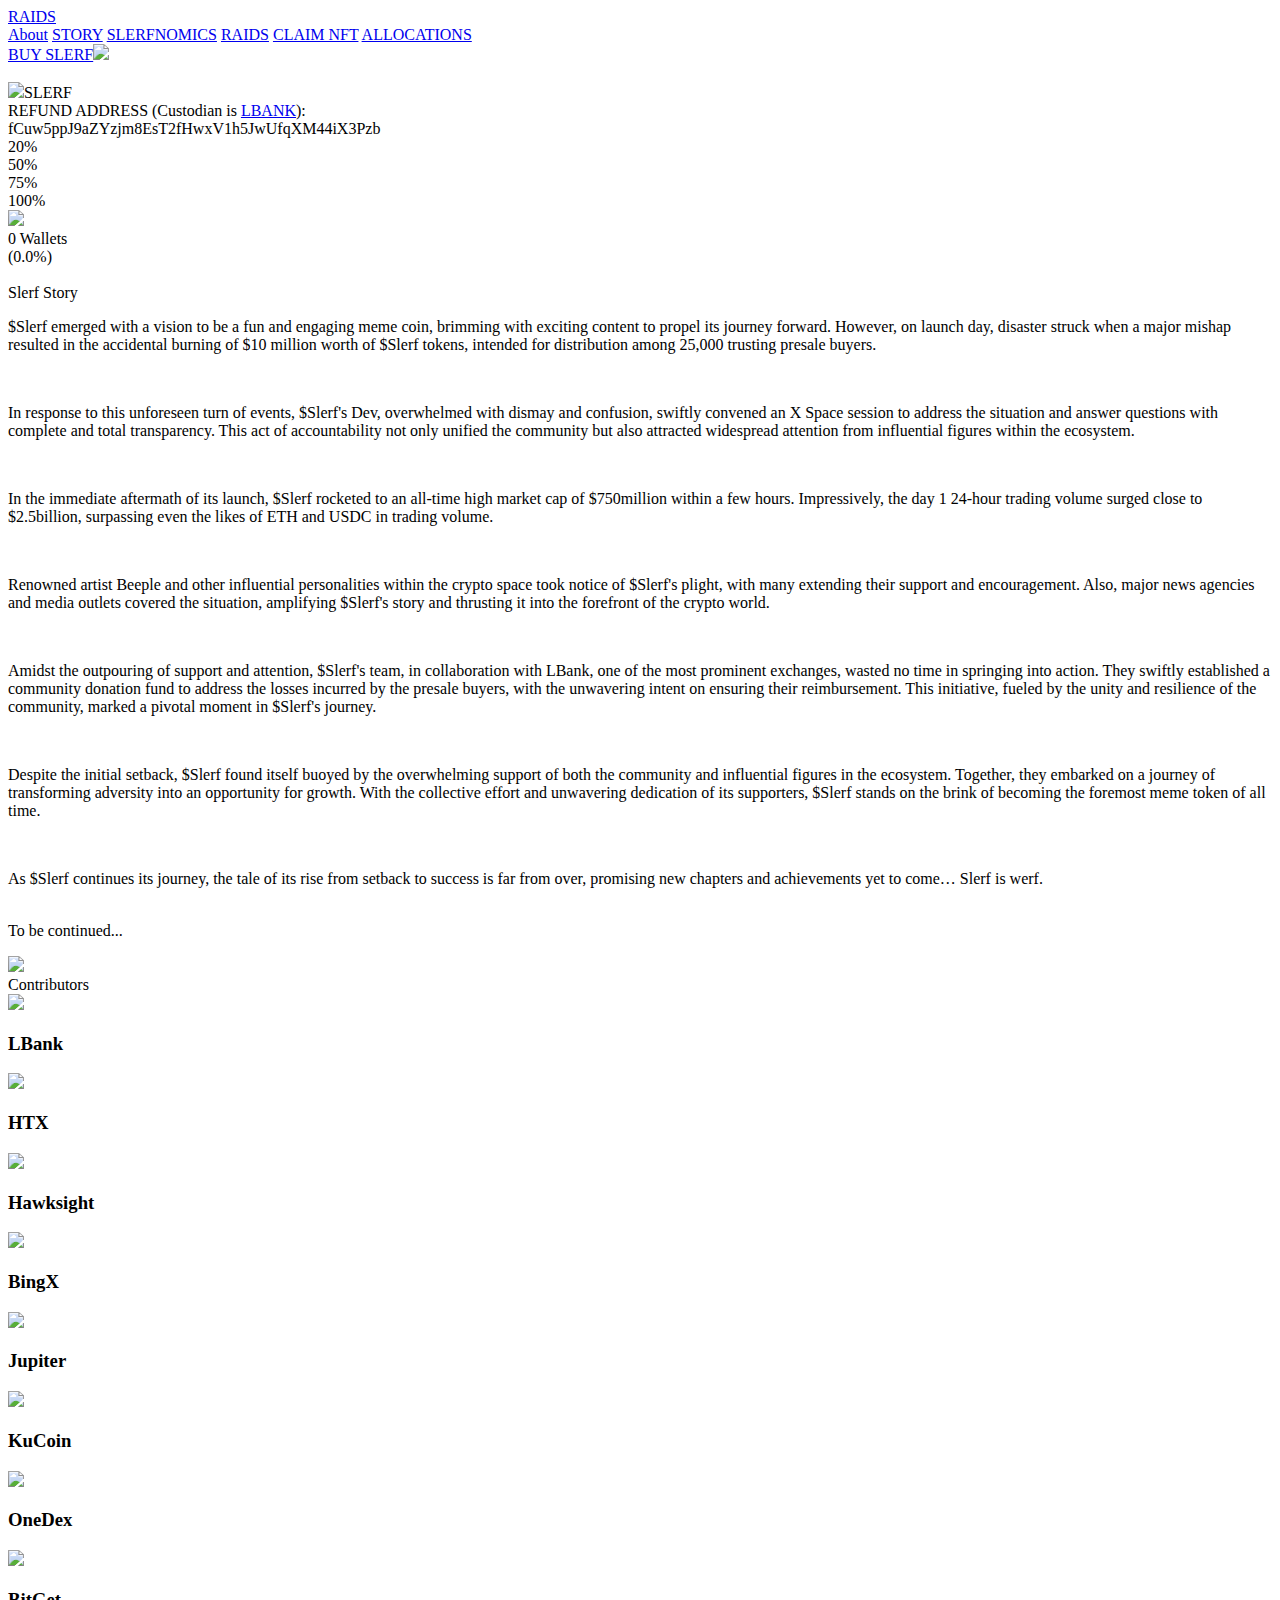
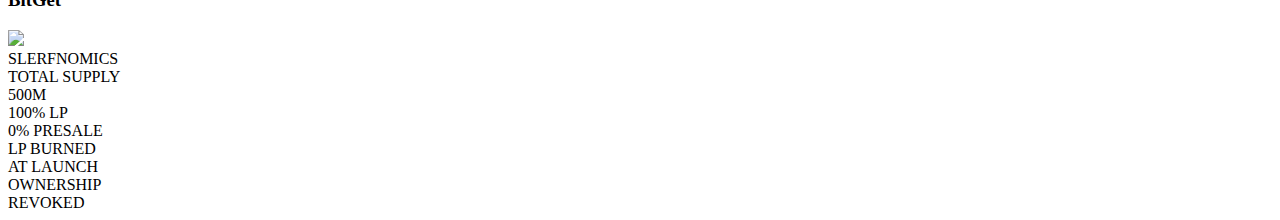
==== index.html @ b03050d1 "Create index.html" ====
<!DOCTYPE html>
<html lang="en">
<head>
<meta charSet="utf-8"/>
<meta name="viewport" content="width=device-width, initial-scale=1"/>
<link rel="preload" href="/_next/static/media/c9a5bc6a7c948fb0-s.p.woff2" as="font" crossorigin="" type="font/woff2"/>
<link rel="preload" as="image" href="images/okx.png"/>
<link rel="preload" as="image" href="/images/coin.png"/>
<link rel="preload" as="image" href="/images/push.png"/>
<link rel="preload" as="image" href="/images/salute.png"/>
<link rel="preload" as="image" href="/images/lbank.jpeg"/>
<link rel="preload" as="image" href="/images/htx.jpg"/>
<link rel="preload" as="image" href="/images/Hawksight.jpeg"/>
<link rel="preload" as="image" href="/images/BingX.jpeg"/>
<link rel="preload" as="image" href="/images/Jupiter.jpeg"/>
<link rel="preload" as="image" href="/images/KuCoin.jpeg"/>
<link rel="stylesheet" href="/_next/static/css/9fb6fd49149eee24.css" crossorigin="" data-precedence="next"/>
<link rel="preload" as="script" fetchPriority="low" href="/_next/static/chunks/webpack-7dfdd76a87c9d501.js" crossorigin=""/>
<script src="/_next/static/chunks/fd9d1056-d4ca5eca3eb3c2d2.js" async="" crossorigin="">
</script><script src="/_next/static/chunks/69-572718b809e2f349.js" async="" crossorigin=""></script>
<script src="/_next/static/chunks/main-app-a91ab301754ae529.js" async="" crossorigin=""></script>
<script src="/_next/static/chunks/3a91511d-2972c8bcb6e692bf.js" async=""></script><script src="/_next/static/chunks/73-a8bef7dbff1683b3.js" async=""></script>
<script src="/_next/static/chunks/759-c3dd42689b335978.js" async=""></script>
<script src="/_next/static/chunks/583-10a02fc35e198ca9.js" async=""></script>
<script src="/_next/static/chunks/app/page-d8e5964d14be302d.js" async=""></script>
<script src="/_next/static/chunks/258-0559c35a1b5f3dce.js" async=""></script>
<script src="/_next/static/chunks/562-98d714fc0ea022a1.js" async=""></script>
<script src="/_next/static/chunks/app/layout-865d504ce059236e.js" async=""></script>
<link rel="preload" as="image" href="/images/OneDex.jpeg"/>
<link rel="preload" as="image" href="/images/BitGet.png"/>
<link rel="preload" as="image" href="/images/hanging.png"/>
<link rel="icon" href="/images/coin.png"/>
<meta name="twitter:card" content="summary_large_image"/>
<meta name="twitter:description" content="SOLALAUGHS"/>
<meta name="twitter:image:type" content="image/png"/>
<meta name="twitter:image:width" content="855"/>
<meta name="twitter:image:height" content="714"/>
<meta property="og:image" content="https://www.slerf.wtf/images/bath.png"/>
<meta name="twitter:image" content="https://www.slerf.wtf/images/bath.png"/>
<meta property="og:description" content="SLERFIN"/><meta property="og:image:type" content="image/png"/>
<meta property="og:title" content="$SLERF"/><title>$SOLALAUGHS</title><meta name="description" content="LAUGHSIN"/>
<link rel="icon" href="/images/coin.png"/><meta name="next-size-adjust"/>
<link href="https://fonts.googleapis.com/css?family=Baloo+2:400,800&amp;display=swap" rel="stylesheet"/>
<script src="/_next/static/chunks/polyfills-c67a75d1b6f99dc8.js" crossorigin="" noModule=""></script>
</head>
<body class="__className_aaf875">
<div class="wrapper_header">
<div class="header"><div class="menu_left">
<a href="/raids"><div class="raids-button">RAIDS</div></a>
<a href="/#about" class="menu_button w-button">About</a>
<a href="/#WHO" class="menu_button w-button">STORY</a>
<a href="/#TOK" class="menu_button w-button">SLERFNOMICS</a>
<a href="/raids" class="menu_button w-button">RAIDS</a>
<a href="/claim" class="menu_button w-button">CLAIM NFT</a>
<a href="/allocations" class="menu_button w-button">ALLOCATIONS</a></div>
<div class="menu_right">
<a href="https://www.okx.com/web3/dex-market/detail/501/7BgBvyjrZX1YKz4oh9mjb8ZScatkkwb8DzFx7LoiVkM3" target="_blank" class="buy">BUY SLERF<img class="h-[22px]" src="images/okx.png"/></a>
<a href="https://t.me/slerfthesloth" target="_blank" class="socials tg w-button"></a>
<a href="https://twitter.com/Slerfsol" target="_blank" class="socials twitter w-button"></a>
<a href="https://discord.gg/slerf" target="_blank" class="socials dsc w-button"></a></div></div></div><main class="body">
<div class="wrapper">
<div class="section_hero">
<div class="block_chara"><img src="images/slerf.png" loading="lazy" alt="" class="booby"/></div><div class="block_logo"><div class="main-text">
<img src="/images/coin.png" class="coin"/>SLERF</div>
<div class="pre-sale">REFUND ADDRESS (Custodian is<!-- -->
<a style="text-decoration:underline" href="https://twitter.com/LBank_Exchange/status/1769918019738976697" target="_blank" rel="noreferrer">LBANK</a>):</div>
<div class="block_ca" data-tooltip-id="tt" id="tt"><div class="ca">fCuw5ppJ9aZYzjm8EsT2fHwxV1h5JwUfqXM44iX3Pzb</div></div><div class="loading-parent">
<div class="break-points"><div class="break-1">20%<div class="arrow"><span></span><span></span><span></span></div></div><div class="break-2">50%<div class="arrow"><span></span><span></span><span></span></div></div>
<div class="break-3">75%<div class="arrow"><span></span><span></span><span></span></div></div><div class="break-3">100%<div class="arrow"><span></span><span></span><span></span></div></div></div>
<div class="loading-bar"><div class="half-bar" style="width:0%"></div><div class="progress-overlay"></div>
<img src="/images/push.png" class="slerf-progress" style="margin-left:0%"/><div class="tool-tip" style="margin-left:0%"><div class="tool-tip-1">0 Wallets<br/>(<!-- -->0.0%<!-- -->)</div>
<div class="tool-tip-2"></div><div class="tool-tip-3"></div></div></div></div></div></div></div>
<div class="separator_blue" id="WHO">
<div class="separator_in"><div class="separator_in2"></div></div></div>
<div class="section_about"><img src="images/reading.png" loading="lazy" alt="" class="cloud_right"/><div class="section_block_about_wrapper">
<div class="block_about"><div class="h1 blk">Slerf Story</div>
<div class="block_paragraph"><p class="para"><p>$Slerf emerged with a vision to be a fun and engaging meme coin, brimming with exciting content to propel its journey forward. However, on launch day, disaster struck when a major mishap resulted in the accidental burning of $10 million worth of $Slerf tokens, intended for distribution among 25,000 trusting presale buyers.</p><br/><p>In response to this unforeseen turn of events, $Slerf&#x27;s Dev, overwhelmed with dismay and confusion, swiftly convened an X Space session to address the situation and answer questions with complete and total transparency. This act of accountability not only unified the community but also attracted widespread attention from influential figures within the ecosystem.</p><br/><p>In the immediate aftermath of its launch, $Slerf rocketed to an all-time high market cap of $750million within a few hours. Impressively, the day 1 24-hour trading volume surged close to $2.5billion, surpassing even the likes of ETH and USDC in trading volume.</p><br/><p>Renowned artist Beeple and other influential personalities within the crypto space took notice of $Slerf&#x27;s plight, with many extending their support and encouragement. Also, major news agencies and media outlets covered the situation, amplifying $Slerf&#x27;s story and thrusting it into the forefront of the crypto world.</p><br/><p>Amidst the outpouring of support and attention, $Slerf&#x27;s team, in collaboration with LBank, one of the most prominent exchanges, wasted no time in springing into action. They swiftly established a community donation fund to address the losses incurred by the presale buyers, with the unwavering intent on ensuring their reimbursement. This initiative, fueled by the unity and resilience of the community, marked a pivotal moment in $Slerf&#x27;s journey.</p><br/><p>Despite the initial setback, $Slerf found itself buoyed by the overwhelming support of both the community and influential figures in the ecosystem. Together, they embarked on a journey of transforming adversity into an opportunity for growth. With the collective effort and unwavering dedication of its supporters, $Slerf stands on the brink of becoming the foremost meme token of all time.</p><br/><p>As $Slerf continues its journey, the tale of its rise from setback to success is far from over, promising new chapters and achievements yet to come… Slerf is werf.</p><br/>To be continued...</p></div></div></div></div>
<div class="separator_blue" id="TOK"><div class="separator_in"><div class="separator_in2"></div></div></div>
<div class="wrapper_tokenomics" id="tokenomics"><img src="/images/salute.png" class="salute"/>
<div class="tokenomics">
<div class="contribs_details">
<div class="h1 mb-6">Contributors</div>
<div class="contribs_flex">
<div class="contrib"><img class="contribimg" src="/images/lbank.jpeg"/><h3>LBank</h3></div>
<div class="contrib"><img class="contribimg" src="/images/htx.jpg"/><h3>HTX</h3></div>
<div class="contrib"><img class="contribimg" src="/images/Hawksight.jpeg"/><h3>Hawksight</h3></div>
<div class="contrib"><img class="contribimg" src="/images/BingX.jpeg"/><h3>BingX</h3></div>
<div class="contrib"><img class="contribimg" src="/images/Jupiter.jpeg"/><h3>Jupiter</h3></div>
<div class="contrib"><img class="contribimg" src="/images/KuCoin.jpeg"/><h3>KuCoin</h3></div>
<div class="contrib"><img class="contribimg" src="/images/OneDex.jpeg"/><h3>OneDex</h3></div><div class="contrib">
<img class="contribimg" src="/images/BitGet.png"/><h3>BitGet</h3></div></div></div></div></div>
<div class="separator_blue" id="STATS"><div class="separator_in"><div class="separator_in2"></div></div></div>
<div class="wrapper_tokenomics" id="tokenomics"><img src="/images/hanging.png" class="hanging"/><div class="tokenomics">
<div class="h1">SLERFNOMICS</div>
<div data-w-id="4c6bb17c-4a56-13b4-3585-2eb3e7861ee4" class="tokenomics_details">
<div class="tokenomics_top"><div class="toke_details">
<div class="tokenomics_title">TOTAL SUPPLY</div>
<div class="tokenomics_title">500M</div></div>
<div class="toke_details"><div class="tokenomics_title">100% LP</div>
<div class="tokenomics_title">0% PRESALE</div></div></div><div class="tokenomics_bottom">
<div class="toke_details"><div class="tokenomics_title">LP BURNED</div>
<div class="tokenomics_title">AT LAUNCH</div></div>
<div class="toke_details">
<div class="tokenomics_title">OWNERSHIP</div>
<div class="tokenomics_title">REVOKED</div></div></div></div></div></div>
<div class="separator_blue" id="STATS">
<div class="separator_in">
<div class="separator_in2"></div></div></div></main><div style="position:fixed;z-index:9999;top:16px;left:16px;right:16px;bottom:16px;pointer-events:none"></div>
<script src="/_next/static/chunks/webpack-7dfdd76a87c9d501.js" crossorigin="" async=""></script>
<script>(self.__next_f=self.__next_f||[]).push([0]);self.__next_f.push([2,null])</script><script>self.__next_f.push([1,"1:HL[\"/_next/static/media/c9a5bc6a7c948fb0-s.p.woff2\",\"font\",{\"crossOrigin\":\"\",\"type\":\"font/woff2\"}]\n2:HL[\"/_next/static/css/9fb6fd49149eee24.css\",\"style\",{\"crossOrigin\":\"\"}]\n0:\"$L3\"\n"])</script><script>self.__next_f.push([1,"4:I[47690,[],\"\"]\n6:I[77831,[],\"\"]\n7:I[40981,[\"814\",\"static/chunks/3a91511d-2972c8bcb6e692bf.js\",\"73\",\"static/chunks/73-a8bef7dbff1683b3.js\",\"759\",\"static/chunks/759-c3dd42689b335978.js\",\"583\",\"static/chunks/583-10a02fc35e198ca9.js\",\"931\",\"static/chunks/app/page-d8e5964d14be302d.js\"],\"\"]\n8:I[98690,[\"814\",\"static/chunks/3a91511d-2972c8bcb6e692bf.js\",\"759\",\"static/chunks/759-c3dd42689b335978.js\",\"258\",\"static/chunks/258-0559c35a1b5f3dce.js\",\"562\",\"static/chunks/562-98d714fc0ea022a1.js\",\"185\",\"static/chunks/app"])</script><script>self.__next_f.push([1,"/layout-865d504ce059236e.js\"],\"WalletContextProvider\"]\n9:I[5613,[],\"\"]\na:I[31778,[],\"\"]\nb:I[18009,[\"814\",\"static/chunks/3a91511d-2972c8bcb6e692bf.js\",\"759\",\"static/chunks/759-c3dd42689b335978.js\",\"258\",\"static/chunks/258-0559c35a1b5f3dce.js\",\"562\",\"static/chunks/562-98d714fc0ea022a1.js\",\"185\",\"static/chunks/app/layout-865d504ce059236e.js\"],\"Toaster\"]\nd:I[48955,[],\"\"]\ne:[]\n"])</script>
<script>self.__next_f.push([1,"3:[[[\"$\",\"link\",\"0\",{\"rel\":\"stylesheet\",\"href\":\"/_next/static/css/9fb6fd49149eee24.css\",\"precedence\":\"next\",\"crossOrigin\":\"\"}]],[\"$\",\"$L4\",null,{\"buildId\":\"cHg2XXc3k6zEZSCvXubAe\",\"assetPrefix\":\"\",\"initialCanonicalUrl\":\"/\",\"initialTree\":[\"\",{\"children\":[\"__PAGE__\",{}]},\"$undefined\",\"$undefined\",true],\"initialSeedData\":[\"\",{\"children\":[\"__PAGE__\",{},[\"$L5\",[\"$\",\"$L6\",null,{\"propsForComponent\":{\"params\":{}},\"Component\":\"$7\",\"isStaticGeneration\":true}],null]]},[null,[\"$\",\"html\",null,{\"lang\":\"en\",\"children\":[[\"$\",\"head\",null,{\"children\":[[\"$\",\"link\",null,{\"rel\":\"icon\",\"href\":\"/images/coin.png\"}],[\"$\",\"meta\",null,{\"name\":\"twitter:card\",\"content\":\"summary_large_image\"}],[\"$\",\"meta\",null,{\"name\":\"twitter:description\",\"content\":\"SLERFIN\"}],[\"$\",\"meta\",null,{\"name\":\"twitter:image:type\",\"content\":\"image/png\"}],[\"$\",\"meta\",null,{\"name\":\"twitter:image:width\",\"content\":\"855\"}],[\"$\",\"meta\",null,{\"name\":\"twitter:image:height\",\"content\":\"714\"}],[\"$\",\"meta\",null,{\"property\":\"og:image\",\"content\":\"https://www.slerf.wtf/images/bath.png\"}],[\"$\",\"meta\",null,{\"name\":\"twitter:image\",\"content\":\"https://www.slerf.wtf/images/bath.png\"}],[\"$\",\"meta\",null,{\"property\":\"og:description\",\"content\":\"SLERFIN\"}],[\"$\",\"meta\",null,{\"property\":\"og:image:type\",\"content\":\"image/png\"}],[\"$\",\"meta\",null,{\"property\":\"og:title\",\"content\":\"$$SLERF\"}],[\"$\",\"link\",null,{\"href\":\"https://fonts.googleapis.com/css?family=Baloo+2:400,800\u0026display=swap\",\"rel\":\"stylesheet\"}]]}],[\"$\",\"body\",null,{\"className\":\"__className_aaf875\",\"children\":[\"$\",\"$L8\",null,{\"children\":[[\"$\",\"$L9\",null,{\"parallelRouterKey\":\"children\",\"segmentPath\":[\"children\"],\"loading\":\"$undefined\",\"loadingStyles\":\"$undefined\",\"loadingScripts\":\"$undefined\",\"hasLoading\":false,\"error\":\"$undefined\",\"errorStyles\":\"$undefined\",\"errorScripts\":\"$undefined\",\"template\":[\"$\",\"$La\",null,{}],\"templateStyles\":\"$undefined\",\"templateScripts\":\"$undefined\",\"notFound\":[[\"$\",\"title\",null,{\"children\":\"404: This page could not be found.\"}],[\"$\",\"div\",null,{\"style\":{\"fontFamily\":\"system-ui,\\\"Segoe UI\\\",Roboto,Helvetica,Arial,sans-serif,\\\"Apple Color Emoji\\\",\\\"Segoe UI Emoji\\\"\",\"height\":\"100vh\",\"textAlign\":\"center\",\"display\":\"flex\",\"flexDirection\":\"column\",\"alignItems\":\"center\",\"justifyContent\":\"center\"},\"children\":[\"$\",\"div\",null,{\"children\":[[\"$\",\"style\",null,{\"dangerouslySetInnerHTML\":{\"__html\":\"body{color:#000;background:#fff;margin:0}.next-error-h1{border-right:1px solid rgba(0,0,0,.3)}@media (prefers-color-scheme:dark){body{color:#fff;background:#000}.next-error-h1{border-right:1px solid rgba(255,255,255,.3)}}\"}}],[\"$\",\"h1\",null,{\"className\":\"next-error-h1\",\"style\":{\"display\":\"inline-block\",\"margin\":\"0 20px 0 0\",\"padding\":\"0 23px 0 0\",\"fontSize\":24,\"fontWeight\":500,\"verticalAlign\":\"top\",\"lineHeight\":\"49px\"},\"children\":\"404\"}],[\"$\",\"div\",null,{\"style\":{\"display\":\"inline-block\"},\"children\":[\"$\",\"h2\",null,{\"style\":{\"fontSize\":14,\"fontWeight\":400,\"lineHeight\":\"49px\",\"margin\":0},\"children\":\"This page could not be found.\"}]}]]}]}]],\"notFoundStyles\":[],\"styles\":null}],[\"$\",\"$Lb\",null,{\"position\":\"bottom-center\"}]]}]}]]}],null]],\"initialHead\":[false,\"$Lc\"],\"globalErrorComponent\":\"$d\",\"missingSlots\":\"$We\"}]]\n"])</script><script>self.__next_f.push([1,"c:[[\"$\",\"meta\",\"0\",{\"name\":\"viewport\",\"content\":\"width=device-width, initial-scale=1\"}],[\"$\",\"meta\",\"1\",{\"charSet\":\"utf-8\"}],[\"$\",\"title\",\"2\",{\"children\":\"$$SLERF\"}],[\"$\",\"meta\",\"3\",{\"name\":\"description\",\"content\":\"SLERFIN\"}],[\"$\",\"link\",\"4\",{\"rel\":\"icon\",\"href\":\"/images/coin.png\"}],[\"$\",\"meta\",\"5\",{\"name\":\"next-size-adjust\"}]]\n5:null\n"])</script><script>self.__next_f.push([1,""])</script></body></html>
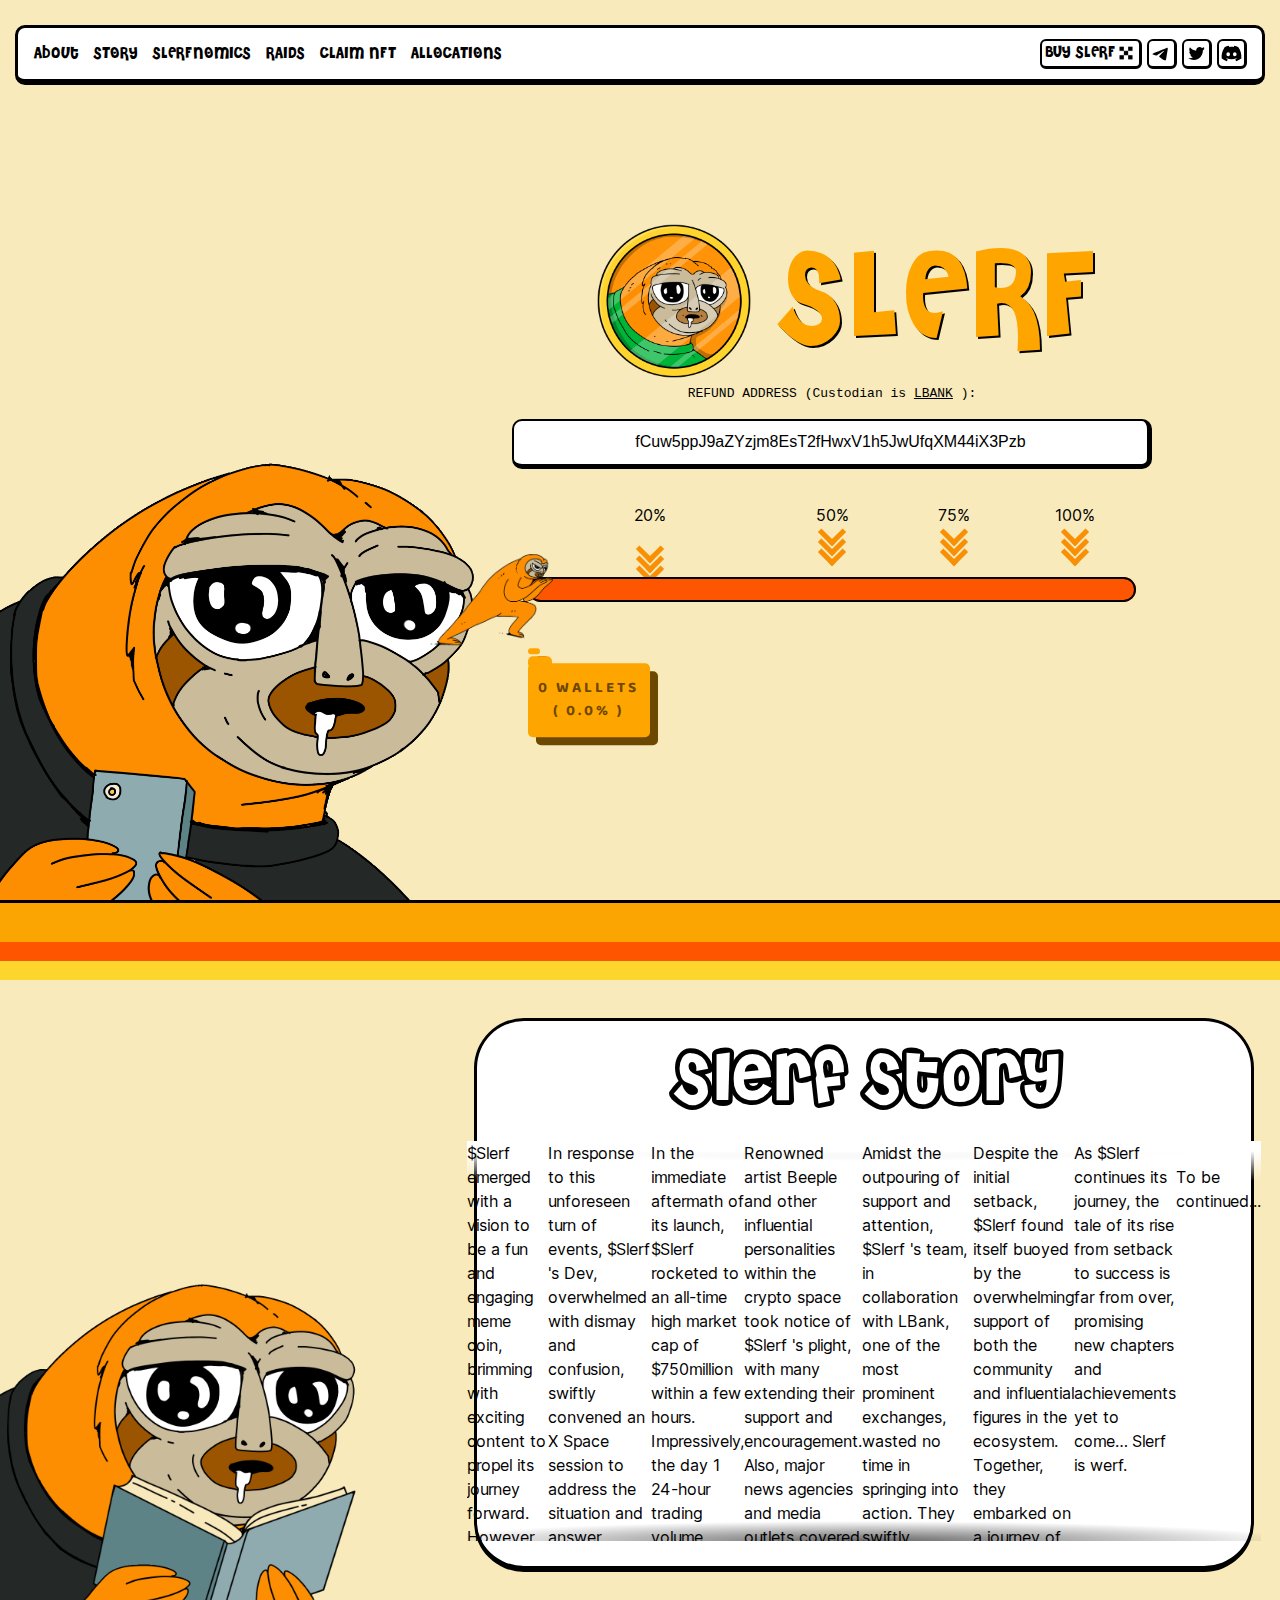
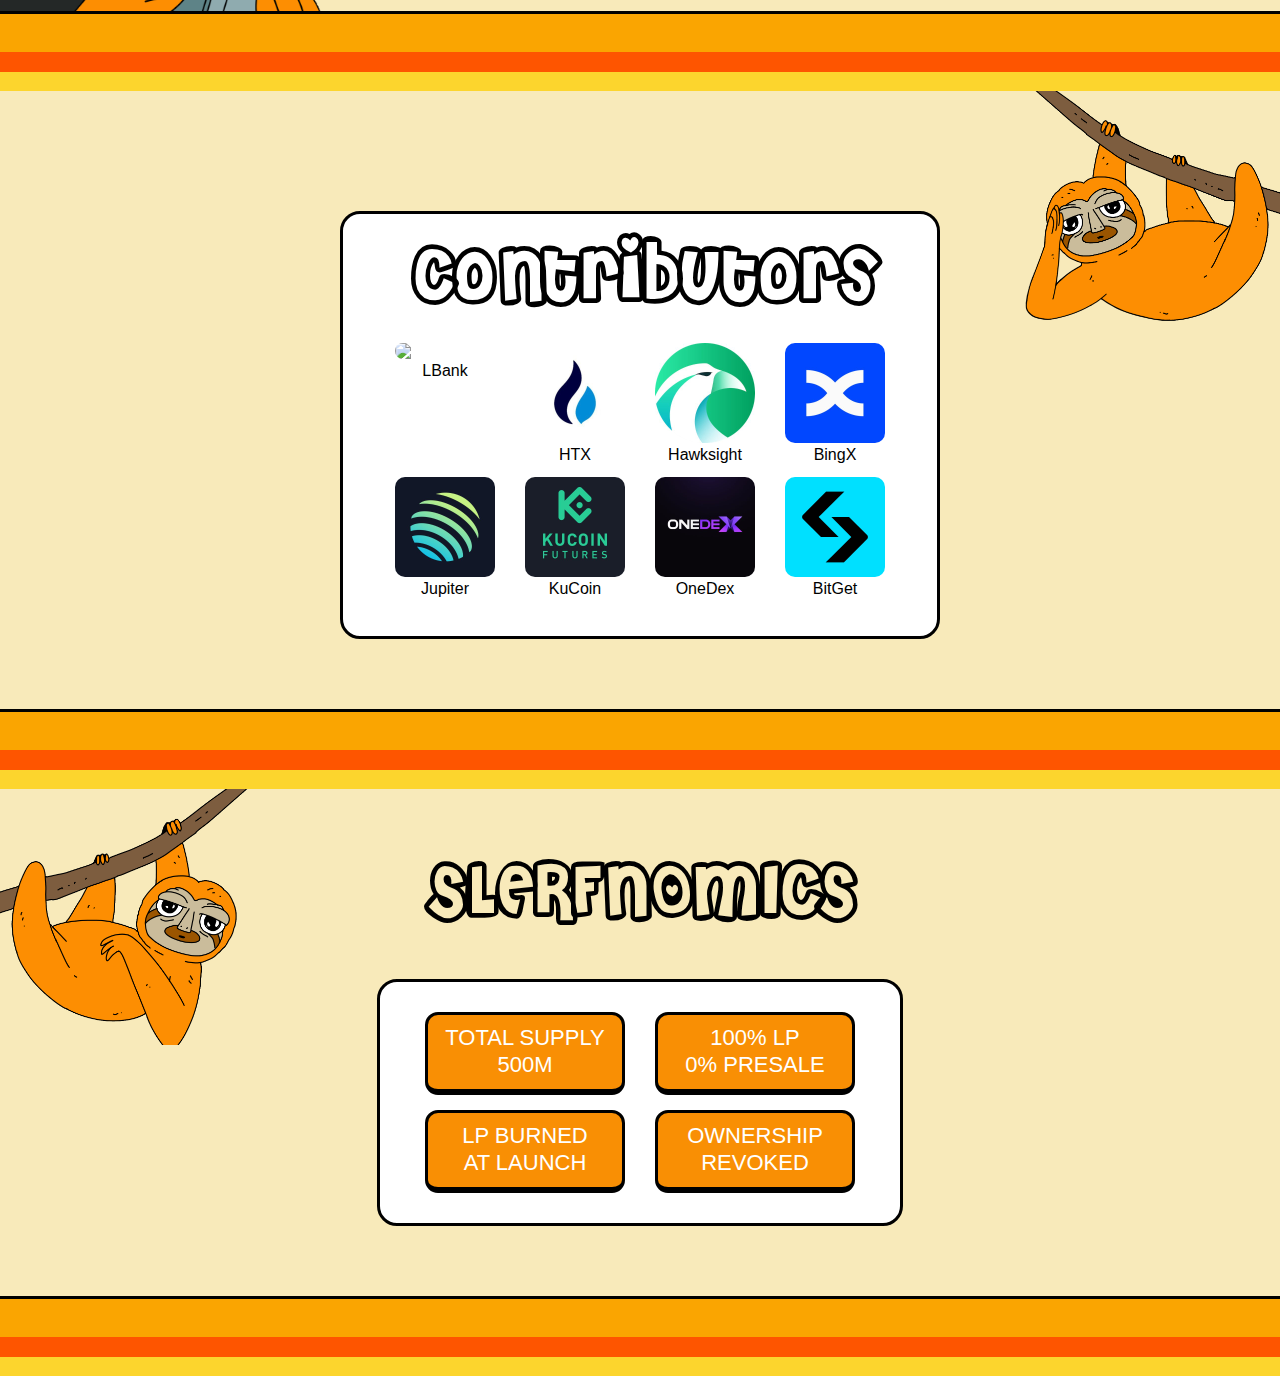
==== commit 889539b6: "Update index.html" ====
--- a/index.html
+++ b/index.html
@@ -1,111 +1,285 @@
 <!DOCTYPE html>
 <html lang="en">
-<head>
-<meta charSet="utf-8"/>
-<meta name="viewport" content="width=device-width, initial-scale=1"/>
-<link rel="preload" href="/_next/static/media/c9a5bc6a7c948fb0-s.p.woff2" as="font" crossorigin="" type="font/woff2"/>
-<link rel="preload" as="image" href="images/okx.png"/>
-<link rel="preload" as="image" href="/images/coin.png"/>
-<link rel="preload" as="image" href="/images/push.png"/>
-<link rel="preload" as="image" href="/images/salute.png"/>
-<link rel="preload" as="image" href="/images/lbank.jpeg"/>
-<link rel="preload" as="image" href="/images/htx.jpg"/>
-<link rel="preload" as="image" href="/images/Hawksight.jpeg"/>
-<link rel="preload" as="image" href="/images/BingX.jpeg"/>
-<link rel="preload" as="image" href="/images/Jupiter.jpeg"/>
-<link rel="preload" as="image" href="/images/KuCoin.jpeg"/>
-<link rel="stylesheet" href="/_next/static/css/9fb6fd49149eee24.css" crossorigin="" data-precedence="next"/>
-<link rel="preload" as="script" fetchPriority="low" href="/_next/static/chunks/webpack-7dfdd76a87c9d501.js" crossorigin=""/>
-<script src="/_next/static/chunks/fd9d1056-d4ca5eca3eb3c2d2.js" async="" crossorigin="">
-</script><script src="/_next/static/chunks/69-572718b809e2f349.js" async="" crossorigin=""></script>
-<script src="/_next/static/chunks/main-app-a91ab301754ae529.js" async="" crossorigin=""></script>
-<script src="/_next/static/chunks/3a91511d-2972c8bcb6e692bf.js" async=""></script><script src="/_next/static/chunks/73-a8bef7dbff1683b3.js" async=""></script>
-<script src="/_next/static/chunks/759-c3dd42689b335978.js" async=""></script>
-<script src="/_next/static/chunks/583-10a02fc35e198ca9.js" async=""></script>
-<script src="/_next/static/chunks/app/page-d8e5964d14be302d.js" async=""></script>
-<script src="/_next/static/chunks/258-0559c35a1b5f3dce.js" async=""></script>
-<script src="/_next/static/chunks/562-98d714fc0ea022a1.js" async=""></script>
-<script src="/_next/static/chunks/app/layout-865d504ce059236e.js" async=""></script>
-<link rel="preload" as="image" href="/images/OneDex.jpeg"/>
-<link rel="preload" as="image" href="/images/BitGet.png"/>
-<link rel="preload" as="image" href="/images/hanging.png"/>
-<link rel="icon" href="/images/coin.png"/>
-<meta name="twitter:card" content="summary_large_image"/>
-<meta name="twitter:description" content="SOLALAUGHS"/>
-<meta name="twitter:image:type" content="image/png"/>
-<meta name="twitter:image:width" content="855"/>
-<meta name="twitter:image:height" content="714"/>
-<meta property="og:image" content="https://www.slerf.wtf/images/bath.png"/>
-<meta name="twitter:image" content="https://www.slerf.wtf/images/bath.png"/>
-<meta property="og:description" content="SLERFIN"/><meta property="og:image:type" content="image/png"/>
-<meta property="og:title" content="$SLERF"/><title>$SOLALAUGHS</title><meta name="description" content="LAUGHSIN"/>
-<link rel="icon" href="/images/coin.png"/><meta name="next-size-adjust"/>
-<link href="https://fonts.googleapis.com/css?family=Baloo+2:400,800&amp;display=swap" rel="stylesheet"/>
-<script src="/_next/static/chunks/polyfills-c67a75d1b6f99dc8.js" crossorigin="" noModule=""></script>
-</head>
-<body class="__className_aaf875">
-<div class="wrapper_header">
-<div class="header"><div class="menu_left">
-<a href="/raids"><div class="raids-button">RAIDS</div></a>
-<a href="/#about" class="menu_button w-button">About</a>
-<a href="/#WHO" class="menu_button w-button">STORY</a>
-<a href="/#TOK" class="menu_button w-button">SLERFNOMICS</a>
-<a href="/raids" class="menu_button w-button">RAIDS</a>
-<a href="/claim" class="menu_button w-button">CLAIM NFT</a>
-<a href="/allocations" class="menu_button w-button">ALLOCATIONS</a></div>
-<div class="menu_right">
-<a href="https://www.okx.com/web3/dex-market/detail/501/7BgBvyjrZX1YKz4oh9mjb8ZScatkkwb8DzFx7LoiVkM3" target="_blank" class="buy">BUY SLERF<img class="h-[22px]" src="images/okx.png"/></a>
-<a href="https://t.me/slerfthesloth" target="_blank" class="socials tg w-button"></a>
-<a href="https://twitter.com/Slerfsol" target="_blank" class="socials twitter w-button"></a>
-<a href="https://discord.gg/slerf" target="_blank" class="socials dsc w-button"></a></div></div></div><main class="body">
-<div class="wrapper">
-<div class="section_hero">
-<div class="block_chara"><img src="images/slerf.png" loading="lazy" alt="" class="booby"/></div><div class="block_logo"><div class="main-text">
-<img src="/images/coin.png" class="coin"/>SLERF</div>
-<div class="pre-sale">REFUND ADDRESS (Custodian is<!-- -->
-<a style="text-decoration:underline" href="https://twitter.com/LBank_Exchange/status/1769918019738976697" target="_blank" rel="noreferrer">LBANK</a>):</div>
-<div class="block_ca" data-tooltip-id="tt" id="tt"><div class="ca">fCuw5ppJ9aZYzjm8EsT2fHwxV1h5JwUfqXM44iX3Pzb</div></div><div class="loading-parent">
-<div class="break-points"><div class="break-1">20%<div class="arrow"><span></span><span></span><span></span></div></div><div class="break-2">50%<div class="arrow"><span></span><span></span><span></span></div></div>
-<div class="break-3">75%<div class="arrow"><span></span><span></span><span></span></div></div><div class="break-3">100%<div class="arrow"><span></span><span></span><span></span></div></div></div>
-<div class="loading-bar"><div class="half-bar" style="width:0%"></div><div class="progress-overlay"></div>
-<img src="/images/push.png" class="slerf-progress" style="margin-left:0%"/><div class="tool-tip" style="margin-left:0%"><div class="tool-tip-1">0 Wallets<br/>(<!-- -->0.0%<!-- -->)</div>
-<div class="tool-tip-2"></div><div class="tool-tip-3"></div></div></div></div></div></div></div>
-<div class="separator_blue" id="WHO">
-<div class="separator_in"><div class="separator_in2"></div></div></div>
-<div class="section_about"><img src="images/reading.png" loading="lazy" alt="" class="cloud_right"/><div class="section_block_about_wrapper">
-<div class="block_about"><div class="h1 blk">Slerf Story</div>
-<div class="block_paragraph"><p class="para"><p>$Slerf emerged with a vision to be a fun and engaging meme coin, brimming with exciting content to propel its journey forward. However, on launch day, disaster struck when a major mishap resulted in the accidental burning of $10 million worth of $Slerf tokens, intended for distribution among 25,000 trusting presale buyers.</p><br/><p>In response to this unforeseen turn of events, $Slerf&#x27;s Dev, overwhelmed with dismay and confusion, swiftly convened an X Space session to address the situation and answer questions with complete and total transparency. This act of accountability not only unified the community but also attracted widespread attention from influential figures within the ecosystem.</p><br/><p>In the immediate aftermath of its launch, $Slerf rocketed to an all-time high market cap of $750million within a few hours. Impressively, the day 1 24-hour trading volume surged close to $2.5billion, surpassing even the likes of ETH and USDC in trading volume.</p><br/><p>Renowned artist Beeple and other influential personalities within the crypto space took notice of $Slerf&#x27;s plight, with many extending their support and encouragement. Also, major news agencies and media outlets covered the situation, amplifying $Slerf&#x27;s story and thrusting it into the forefront of the crypto world.</p><br/><p>Amidst the outpouring of support and attention, $Slerf&#x27;s team, in collaboration with LBank, one of the most prominent exchanges, wasted no time in springing into action. They swiftly established a community donation fund to address the losses incurred by the presale buyers, with the unwavering intent on ensuring their reimbursement. This initiative, fueled by the unity and resilience of the community, marked a pivotal moment in $Slerf&#x27;s journey.</p><br/><p>Despite the initial setback, $Slerf found itself buoyed by the overwhelming support of both the community and influential figures in the ecosystem. Together, they embarked on a journey of transforming adversity into an opportunity for growth. With the collective effort and unwavering dedication of its supporters, $Slerf stands on the brink of becoming the foremost meme token of all time.</p><br/><p>As $Slerf continues its journey, the tale of its rise from setback to success is far from over, promising new chapters and achievements yet to come… Slerf is werf.</p><br/>To be continued...</p></div></div></div></div>
-<div class="separator_blue" id="TOK"><div class="separator_in"><div class="separator_in2"></div></div></div>
-<div class="wrapper_tokenomics" id="tokenomics"><img src="/images/salute.png" class="salute"/>
-<div class="tokenomics">
-<div class="contribs_details">
-<div class="h1 mb-6">Contributors</div>
-<div class="contribs_flex">
-<div class="contrib"><img class="contribimg" src="/images/lbank.jpeg"/><h3>LBank</h3></div>
-<div class="contrib"><img class="contribimg" src="/images/htx.jpg"/><h3>HTX</h3></div>
-<div class="contrib"><img class="contribimg" src="/images/Hawksight.jpeg"/><h3>Hawksight</h3></div>
-<div class="contrib"><img class="contribimg" src="/images/BingX.jpeg"/><h3>BingX</h3></div>
-<div class="contrib"><img class="contribimg" src="/images/Jupiter.jpeg"/><h3>Jupiter</h3></div>
-<div class="contrib"><img class="contribimg" src="/images/KuCoin.jpeg"/><h3>KuCoin</h3></div>
-<div class="contrib"><img class="contribimg" src="/images/OneDex.jpeg"/><h3>OneDex</h3></div><div class="contrib">
-<img class="contribimg" src="/images/BitGet.png"/><h3>BitGet</h3></div></div></div></div></div>
-<div class="separator_blue" id="STATS"><div class="separator_in"><div class="separator_in2"></div></div></div>
-<div class="wrapper_tokenomics" id="tokenomics"><img src="/images/hanging.png" class="hanging"/><div class="tokenomics">
-<div class="h1">SLERFNOMICS</div>
-<div data-w-id="4c6bb17c-4a56-13b4-3585-2eb3e7861ee4" class="tokenomics_details">
-<div class="tokenomics_top"><div class="toke_details">
-<div class="tokenomics_title">TOTAL SUPPLY</div>
-<div class="tokenomics_title">500M</div></div>
-<div class="toke_details"><div class="tokenomics_title">100% LP</div>
-<div class="tokenomics_title">0% PRESALE</div></div></div><div class="tokenomics_bottom">
-<div class="toke_details"><div class="tokenomics_title">LP BURNED</div>
-<div class="tokenomics_title">AT LAUNCH</div></div>
-<div class="toke_details">
-<div class="tokenomics_title">OWNERSHIP</div>
-<div class="tokenomics_title">REVOKED</div></div></div></div></div></div>
+    <head>
+        <meta charSet="utf-8"/>
+        <meta name="viewport" content="width=device-width, initial-scale=1"/>
+        <link rel="preload" href="/_next/static/media/c9a5bc6a7c948fb0-s.p.woff2" as="font" crossorigin="" type="font/woff2"/>
+        <link rel="preload" as="image" href="images/okx.png"/>
+        <link rel="preload" as="image" href="/images/coin.png"/>
+        <link rel="preload" as="image" href="/images/push.png"/>
+        <link rel="preload" as="image" href="/images/salute.png"/>
+        <link rel="preload" as="image" href="/images/lbank.jpeg"/>
+        <link rel="preload" as="image" href="/images/htx.jpg"/>
+        <link rel="preload" as="image" href="/images/Hawksight.jpeg"/>
+        <link rel="preload" as="image" href="/images/BingX.jpeg"/>
+        <link rel="preload" as="image" href="/images/Jupiter.jpeg"/>
+        <link rel="preload" as="image" href="/images/KuCoin.jpeg"/>
+        <link rel="stylesheet" href="/_next/static/css/9fb6fd49149eee24.css" crossorigin="" data-precedence="next"/>
+        <link rel="preload" as="script" fetchPriority="low" href="/_next/static/chunks/webpack-7dfdd76a87c9d501.js" crossorigin=""/>
+        <script src="/_next/static/chunks/fd9d1056-d4ca5eca3eb3c2d2.js" async="" crossorigin=""></script>
+        <script src="/_next/static/chunks/69-572718b809e2f349.js" async="" crossorigin=""></script>
+        <script src="/_next/static/chunks/main-app-a91ab301754ae529.js" async="" crossorigin=""></script>
+        <script src="/_next/static/chunks/3a91511d-2972c8bcb6e692bf.js" async=""></script>
+        <script src="/_next/static/chunks/73-a8bef7dbff1683b3.js" async=""></script>
+        <script src="/_next/static/chunks/759-c3dd42689b335978.js" async=""></script>
+        <script src="/_next/static/chunks/583-10a02fc35e198ca9.js" async=""></script>
+        <script src="/_next/static/chunks/app/page-d8e5964d14be302d.js" async=""></script>
+        <script src="/_next/static/chunks/258-0559c35a1b5f3dce.js" async=""></script>
+        <script src="/_next/static/chunks/562-98d714fc0ea022a1.js" async=""></script>
+        <script src="/_next/static/chunks/app/layout-865d504ce059236e.js" async=""></script>
+        <link rel="preload" as="image" href="/images/OneDex.jpeg"/>
+        <link rel="preload" as="image" href="/images/BitGet.png"/>
+        <link rel="preload" as="image" href="/images/hanging.png"/>
+        <link rel="icon" href="/images/coin.png"/>
+        <meta name="twitter:card" content="summary_large_image"/>
+        <meta name="twitter:description" content="SLERFIN"/>
+        <meta name="twitter:image:type" content="image/png"/>
+        <meta name="twitter:image:width" content="855"/>
+        <meta name="twitter:image:height" content="714"/>
+        <meta property="og:image" content="https://www.slerf.wtf/images/bath.png"/>
+        <meta name="twitter:image" content="https://www.slerf.wtf/images/bath.png"/>
+        <meta property="og:description" content="SLERFIN"/>
+        <meta property="og:image:type" content="image/png"/>
+        <meta property="og:title" content="$SLERF"/>
+        <title>$SLERF</title>
+        <meta name="description" content="SLERFIN"/>
+        <link rel="icon" href="/images/coin.png"/>
+        <meta name="next-size-adjust"/>
+        <link href="https://fonts.googleapis.com/css?family=Baloo+2:400,800&amp;display=swap" rel="stylesheet"/>
+        <script src="/_next/static/chunks/polyfills-c67a75d1b6f99dc8.js" crossorigin="" noModule=""></script>
+    </head>
+    <body class="__className_aaf875">
+        <div class="wrapper_header">
+            <div class="header">
+                <div class="menu_left">
+                    <a href="/raids">
+                        <div class="raids-button">RAIDS </div>
+                    </a>
+                    <a href="/#about" class="menu_button w-button">About</a>
+                    <a href="/#WHO" class="menu_button w-button">STORY</a>
+                    <a href="/#TOK" class="menu_button w-button">SLERFNOMICS</a>
+                    <a href="/raids" class="menu_button w-button">RAIDS</a>
+                    <a href="/claim" class="menu_button w-button">CLAIM NFT</a>
+                    <a href="/allocations" class="menu_button w-button">ALLOCATIONS</a>
+                </div>
+                <div class="menu_right">
+                    <a href="https://www.okx.com/web3/dex-market/detail/501/7BgBvyjrZX1YKz4oh9mjb8ZScatkkwb8DzFx7LoiVkM3" target="_blank" class="buy">
+                        BUY SLERF<img class="h-[22px]" src="images/okx.png"/>
+                    </a>
+                    <a href="https://t.me/slerfthesloth" target="_blank" class="socials tg w-button"></a>
+                    <a href="https://twitter.com/Slerfsol" target="_blank" class="socials twitter w-button"></a>
+                    <a href="https://discord.gg/slerf" target="_blank" class="socials dsc w-button"></a>
+                </div>
+            </div>
+        </div>
+        <main class="body">
+            <div class="wrapper">
+                <div class="section_hero">
+                    <div class="block_chara">
+                        <img src="images/slerf.png" loading="lazy" alt="" class="booby"/>
+                    </div>
+                    <div class="block_logo">
+                        <div class="main-text">
+                            <img src="/images/coin.png" class="coin"/>SLERF
+                        </div>
+                        <div class="pre-sale">
+                            REFUND ADDRESS (Custodian is
+                            <!-- -->
+                            <a style="text-decoration:underline" href="https://twitter.com/LBank_Exchange/status/1769918019738976697" target="_blank" rel="noreferrer">LBANK</a>
+                            ):
+                        </div>
+                        <div class="block_ca" data-tooltip-id="tt" id="tt">
+                            <div class="ca">fCuw5ppJ9aZYzjm8EsT2fHwxV1h5JwUfqXM44iX3Pzb</div>
+                        </div>
+                        <div class="loading-parent">
+                            <div class="break-points">
+                                <div class="break-1">
+                                    20%
+                                    <div class="arrow">
+                                        <span></span>
+                                        <span></span>
+                                        <span></span>
+                                    </div>
+                                </div>
+                                <div class="break-2">
+                                    50%
+                                    <div class="arrow">
+                                        <span></span>
+                                        <span></span>
+                                        <span></span>
+                                    </div>
+                                </div>
+                                <div class="break-3">
+                                    75%
+                                    <div class="arrow">
+                                        <span></span>
+                                        <span></span>
+                                        <span></span>
+                                    </div>
+                                </div>
+                                <div class="break-3">
+                                    100%
+                                    <div class="arrow">
+                                        <span></span>
+                                        <span></span>
+                                        <span></span>
+                                    </div>
+                                </div>
+                            </div>
+                            <div class="loading-bar">
+                                <div class="half-bar" style="width:0%"></div>
+                                <div class="progress-overlay"></div>
+                                <img src="/images/push.png" class="slerf-progress" style="margin-left:0%"/>
+                                <div class="tool-tip" style="margin-left:0%">
+                                    <div class="tool-tip-1">
+                                        0 Wallets<br/>(
+                                        <!-- -->
+                                        0.0%
+                                        <!-- -->
+                                        )
+                                    </div>
+                                    <div class="tool-tip-2"></div>
+                                    <div class="tool-tip-3"></div>
+                                </div>
+                            </div>
+                        </div>
+                    </div>
+                </div>
+            </div>
+            <div class="separator_blue" id="WHO">
+                <div class="separator_in">
+                    <div class="separator_in2"></div>
+                </div>
+            </div>
+            <div class="section_about">
+                <img src="images/reading.png" loading="lazy" alt="" class="cloud_right"/>
+                <div class="section_block_about_wrapper">
+                    <div class="block_about">
+                        <div class="h1 blk">Slerf Story</div>
+                        <div class="block_paragraph">
+                            <p class="para">
+                            <p>$Slerf emerged with a vision to be a fun and engaging meme coin, brimming with exciting content to propel its journey forward. However, on launch day, disaster struck when a major mishap resulted in the accidental burning of $10 million worth of $Slerf tokens, intended for distribution among 25,000 trusting presale buyers.</p>
+                            <br/>
+                            <p>In response to this unforeseen turn of events, $Slerf &#x27;s Dev, overwhelmed with dismay and confusion, swiftly convened an X Space session to address the situation and answer questions with complete and total transparency. This act of accountability not only unified the community but also attracted widespread attention from influential figures within the ecosystem.</p>
+                            <br/>
+                            <p>In the immediate aftermath of its launch, $Slerf rocketed to an all-time high market cap of $750million within a few hours. Impressively, the day 1 24-hour trading volume surged close to $2.5billion, surpassing even the likes of ETH and USDC in trading volume.</p>
+                            <br/>
+                            <p>Renowned artist Beeple and other influential personalities within the crypto space took notice of $Slerf &#x27;s plight, with many extending their support and encouragement. Also, major news agencies and media outlets covered the situation, amplifying $Slerf &#x27;s story and thrusting it into the forefront of the crypto world.</p>
+                            <br/>
+                            <p>Amidst the outpouring of support and attention, $Slerf &#x27;s team, in collaboration with LBank, one of the most prominent exchanges, wasted no time in springing into action. They swiftly established a community donation fund to address the losses incurred by the presale buyers, with the unwavering intent on ensuring their reimbursement. This initiative, fueled by the unity and resilience of the community, marked a pivotal moment in $Slerf &#x27;s journey.</p>
+                            <br/>
+                            <p>Despite the initial setback, $Slerf found itself buoyed by the overwhelming support of both the community and influential figures in the ecosystem. Together, they embarked on a journey of transforming adversity into an opportunity for growth. With the collective effort and unwavering dedication of its supporters, $Slerf stands on the brink of becoming the foremost meme token of all time.</p>
+                            <br/>
+                            <p>As $Slerf continues its journey, the tale of its rise from setback to success is far from over, promising new chapters and achievements yet to come… Slerf is werf.</p>
+                            <br/>To be continued...
+</p></div></div></div></div>
+<div class="separator_blue" id="TOK">
+    <div class="separator_in">
+        <div class="separator_in2"></div>
+    </div>
+</div>
+<div class="wrapper_tokenomics" id="tokenomics">
+    <img src="/images/salute.png" class="salute"/>
+    <div class="tokenomics">
+        <div class="contribs_details">
+            <div class="h1 mb-6">Contributors</div>
+            <div class="contribs_flex">
+                <div class="contrib">
+                    <img class="contribimg" src="/images/lbank.jpeg"/>
+                    <h3>LBank</h3>
+                </div>
+                <div class="contrib">
+                    <img class="contribimg" src="/images/htx.jpg"/>
+                    <h3>HTX</h3>
+                </div>
+                <div class="contrib">
+                    <img class="contribimg" src="/images/Hawksight.jpeg"/>
+                    <h3>Hawksight</h3>
+                </div>
+                <div class="contrib">
+                    <img class="contribimg" src="/images/BingX.jpeg"/>
+                    <h3>BingX</h3>
+                </div>
+                <div class="contrib">
+                    <img class="contribimg" src="/images/Jupiter.jpeg"/>
+                    <h3>Jupiter</h3>
+                </div>
+                <div class="contrib">
+                    <img class="contribimg" src="/images/KuCoin.jpeg"/>
+                    <h3>KuCoin</h3>
+                </div>
+                <div class="contrib">
+                    <img class="contribimg" src="/images/OneDex.jpeg"/>
+                    <h3>OneDex</h3>
+                </div>
+                <div class="contrib">
+                    <img class="contribimg" src="/images/BitGet.png"/>
+                    <h3>BitGet</h3>
+                </div>
+            </div>
+        </div>
+    </div>
+</div>
 <div class="separator_blue" id="STATS">
-<div class="separator_in">
-<div class="separator_in2"></div></div></div></main><div style="position:fixed;z-index:9999;top:16px;left:16px;right:16px;bottom:16px;pointer-events:none"></div>
+    <div class="separator_in">
+        <div class="separator_in2"></div>
+    </div>
+</div>
+<div class="wrapper_tokenomics" id="tokenomics">
+    <img src="/images/hanging.png" class="hanging"/>
+    <div class="tokenomics">
+        <div class="h1">SLERFNOMICS</div>
+        <div data-w-id="4c6bb17c-4a56-13b4-3585-2eb3e7861ee4" class="tokenomics_details">
+            <div class="tokenomics_top">
+                <div class="toke_details">
+                    <div class="tokenomics_title">TOTAL SUPPLY</div>
+                    <div class="tokenomics_title">500M</div>
+                </div>
+                <div class="toke_details">
+                    <div class="tokenomics_title">100% LP</div>
+                    <div class="tokenomics_title">0% PRESALE</div>
+                </div>
+            </div>
+            <div class="tokenomics_bottom">
+                <div class="toke_details">
+                    <div class="tokenomics_title">LP BURNED</div>
+                    <div class="tokenomics_title">AT LAUNCH</div>
+                </div>
+                <div class="toke_details">
+                    <div class="tokenomics_title">OWNERSHIP</div>
+                    <div class="tokenomics_title">REVOKED</div>
+                </div>
+            </div>
+        </div>
+    </div>
+</div>
+<div class="separator_blue" id="STATS">
+    <div class="separator_in">
+        <div class="separator_in2"></div>
+    </div>
+</div>
+</main><div style="position:fixed;z-index:9999;top:16px;left:16px;right:16px;bottom:16px;pointer-events:none"></div>
 <script src="/_next/static/chunks/webpack-7dfdd76a87c9d501.js" crossorigin="" async=""></script>
-<script>(self.__next_f=self.__next_f||[]).push([0]);self.__next_f.push([2,null])</script><script>self.__next_f.push([1,"1:HL[\"/_next/static/media/c9a5bc6a7c948fb0-s.p.woff2\",\"font\",{\"crossOrigin\":\"\",\"type\":\"font/woff2\"}]\n2:HL[\"/_next/static/css/9fb6fd49149eee24.css\",\"style\",{\"crossOrigin\":\"\"}]\n0:\"$L3\"\n"])</script><script>self.__next_f.push([1,"4:I[47690,[],\"\"]\n6:I[77831,[],\"\"]\n7:I[40981,[\"814\",\"static/chunks/3a91511d-2972c8bcb6e692bf.js\",\"73\",\"static/chunks/73-a8bef7dbff1683b3.js\",\"759\",\"static/chunks/759-c3dd42689b335978.js\",\"583\",\"static/chunks/583-10a02fc35e198ca9.js\",\"931\",\"static/chunks/app/page-d8e5964d14be302d.js\"],\"\"]\n8:I[98690,[\"814\",\"static/chunks/3a91511d-2972c8bcb6e692bf.js\",\"759\",\"static/chunks/759-c3dd42689b335978.js\",\"258\",\"static/chunks/258-0559c35a1b5f3dce.js\",\"562\",\"static/chunks/562-98d714fc0ea022a1.js\",\"185\",\"static/chunks/app"])</script><script>self.__next_f.push([1,"/layout-865d504ce059236e.js\"],\"WalletContextProvider\"]\n9:I[5613,[],\"\"]\na:I[31778,[],\"\"]\nb:I[18009,[\"814\",\"static/chunks/3a91511d-2972c8bcb6e692bf.js\",\"759\",\"static/chunks/759-c3dd42689b335978.js\",\"258\",\"static/chunks/258-0559c35a1b5f3dce.js\",\"562\",\"static/chunks/562-98d714fc0ea022a1.js\",\"185\",\"static/chunks/app/layout-865d504ce059236e.js\"],\"Toaster\"]\nd:I[48955,[],\"\"]\ne:[]\n"])</script>
-<script>self.__next_f.push([1,"3:[[[\"$\",\"link\",\"0\",{\"rel\":\"stylesheet\",\"href\":\"/_next/static/css/9fb6fd49149eee24.css\",\"precedence\":\"next\",\"crossOrigin\":\"\"}]],[\"$\",\"$L4\",null,{\"buildId\":\"cHg2XXc3k6zEZSCvXubAe\",\"assetPrefix\":\"\",\"initialCanonicalUrl\":\"/\",\"initialTree\":[\"\",{\"children\":[\"__PAGE__\",{}]},\"$undefined\",\"$undefined\",true],\"initialSeedData\":[\"\",{\"children\":[\"__PAGE__\",{},[\"$L5\",[\"$\",\"$L6\",null,{\"propsForComponent\":{\"params\":{}},\"Component\":\"$7\",\"isStaticGeneration\":true}],null]]},[null,[\"$\",\"html\",null,{\"lang\":\"en\",\"children\":[[\"$\",\"head\",null,{\"children\":[[\"$\",\"link\",null,{\"rel\":\"icon\",\"href\":\"/images/coin.png\"}],[\"$\",\"meta\",null,{\"name\":\"twitter:card\",\"content\":\"summary_large_image\"}],[\"$\",\"meta\",null,{\"name\":\"twitter:description\",\"content\":\"SLERFIN\"}],[\"$\",\"meta\",null,{\"name\":\"twitter:image:type\",\"content\":\"image/png\"}],[\"$\",\"meta\",null,{\"name\":\"twitter:image:width\",\"content\":\"855\"}],[\"$\",\"meta\",null,{\"name\":\"twitter:image:height\",\"content\":\"714\"}],[\"$\",\"meta\",null,{\"property\":\"og:image\",\"content\":\"https://www.slerf.wtf/images/bath.png\"}],[\"$\",\"meta\",null,{\"name\":\"twitter:image\",\"content\":\"https://www.slerf.wtf/images/bath.png\"}],[\"$\",\"meta\",null,{\"property\":\"og:description\",\"content\":\"SLERFIN\"}],[\"$\",\"meta\",null,{\"property\":\"og:image:type\",\"content\":\"image/png\"}],[\"$\",\"meta\",null,{\"property\":\"og:title\",\"content\":\"$$SLERF\"}],[\"$\",\"link\",null,{\"href\":\"https://fonts.googleapis.com/css?family=Baloo+2:400,800\u0026display=swap\",\"rel\":\"stylesheet\"}]]}],[\"$\",\"body\",null,{\"className\":\"__className_aaf875\",\"children\":[\"$\",\"$L8\",null,{\"children\":[[\"$\",\"$L9\",null,{\"parallelRouterKey\":\"children\",\"segmentPath\":[\"children\"],\"loading\":\"$undefined\",\"loadingStyles\":\"$undefined\",\"loadingScripts\":\"$undefined\",\"hasLoading\":false,\"error\":\"$undefined\",\"errorStyles\":\"$undefined\",\"errorScripts\":\"$undefined\",\"template\":[\"$\",\"$La\",null,{}],\"templateStyles\":\"$undefined\",\"templateScripts\":\"$undefined\",\"notFound\":[[\"$\",\"title\",null,{\"children\":\"404: This page could not be found.\"}],[\"$\",\"div\",null,{\"style\":{\"fontFamily\":\"system-ui,\\\"Segoe UI\\\",Roboto,Helvetica,Arial,sans-serif,\\\"Apple Color Emoji\\\",\\\"Segoe UI Emoji\\\"\",\"height\":\"100vh\",\"textAlign\":\"center\",\"display\":\"flex\",\"flexDirection\":\"column\",\"alignItems\":\"center\",\"justifyContent\":\"center\"},\"children\":[\"$\",\"div\",null,{\"children\":[[\"$\",\"style\",null,{\"dangerouslySetInnerHTML\":{\"__html\":\"body{color:#000;background:#fff;margin:0}.next-error-h1{border-right:1px solid rgba(0,0,0,.3)}@media (prefers-color-scheme:dark){body{color:#fff;background:#000}.next-error-h1{border-right:1px solid rgba(255,255,255,.3)}}\"}}],[\"$\",\"h1\",null,{\"className\":\"next-error-h1\",\"style\":{\"display\":\"inline-block\",\"margin\":\"0 20px 0 0\",\"padding\":\"0 23px 0 0\",\"fontSize\":24,\"fontWeight\":500,\"verticalAlign\":\"top\",\"lineHeight\":\"49px\"},\"children\":\"404\"}],[\"$\",\"div\",null,{\"style\":{\"display\":\"inline-block\"},\"children\":[\"$\",\"h2\",null,{\"style\":{\"fontSize\":14,\"fontWeight\":400,\"lineHeight\":\"49px\",\"margin\":0},\"children\":\"This page could not be found.\"}]}]]}]}]],\"notFoundStyles\":[],\"styles\":null}],[\"$\",\"$Lb\",null,{\"position\":\"bottom-center\"}]]}]}]]}],null]],\"initialHead\":[false,\"$Lc\"],\"globalErrorComponent\":\"$d\",\"missingSlots\":\"$We\"}]]\n"])</script><script>self.__next_f.push([1,"c:[[\"$\",\"meta\",\"0\",{\"name\":\"viewport\",\"content\":\"width=device-width, initial-scale=1\"}],[\"$\",\"meta\",\"1\",{\"charSet\":\"utf-8\"}],[\"$\",\"title\",\"2\",{\"children\":\"$$SLERF\"}],[\"$\",\"meta\",\"3\",{\"name\":\"description\",\"content\":\"SLERFIN\"}],[\"$\",\"link\",\"4\",{\"rel\":\"icon\",\"href\":\"/images/coin.png\"}],[\"$\",\"meta\",\"5\",{\"name\":\"next-size-adjust\"}]]\n5:null\n"])</script><script>self.__next_f.push([1,""])</script></body></html>
+<script>
+    (self.__next_f = self.__next_f || []).push([0]);
+    self.__next_f.push([2, null])
+</script>
+<script>
+    self.__next_f.push([1, "1:HL[\"/_next/static/media/c9a5bc6a7c948fb0-s.p.woff2\",\"font\",{\"crossOrigin\":\"\",\"type\":\"font/woff2\"}]\n2:HL[\"/_next/static/css/9fb6fd49149eee24.css\",\"style\",{\"crossOrigin\":\"\"}]\n0:\"$L3\"\n"])
+</script>
+<script>
+    self.__next_f.push([1, "4:I[47690,[],\"\"]\n6:I[77831,[],\"\"]\n7:I[40981,[\"814\",\"static/chunks/3a91511d-2972c8bcb6e692bf.js\",\"73\",\"static/chunks/73-a8bef7dbff1683b3.js\",\"759\",\"static/chunks/759-c3dd42689b335978.js\",\"583\",\"static/chunks/583-10a02fc35e198ca9.js\",\"931\",\"static/chunks/app/page-d8e5964d14be302d.js\"],\"\"]\n8:I[98690,[\"814\",\"static/chunks/3a91511d-2972c8bcb6e692bf.js\",\"759\",\"static/chunks/759-c3dd42689b335978.js\",\"258\",\"static/chunks/258-0559c35a1b5f3dce.js\",\"562\",\"static/chunks/562-98d714fc0ea022a1.js\",\"185\",\"static/chunks/app"])
+</script>
+<script>
+    self.__next_f.push([1, "/layout-865d504ce059236e.js\"],\"WalletContextProvider\"]\n9:I[5613,[],\"\"]\na:I[31778,[],\"\"]\nb:I[18009,[\"814\",\"static/chunks/3a91511d-2972c8bcb6e692bf.js\",\"759\",\"static/chunks/759-c3dd42689b335978.js\",\"258\",\"static/chunks/258-0559c35a1b5f3dce.js\",\"562\",\"static/chunks/562-98d714fc0ea022a1.js\",\"185\",\"static/chunks/app/layout-865d504ce059236e.js\"],\"Toaster\"]\nd:I[48955,[],\"\"]\ne:[]\n"])
+</script>
+<script>
+    self.__next_f.push([1, "3:[[[\"$\",\"link\",\"0\",{\"rel\":\"stylesheet\",\"href\":\"/_next/static/css/9fb6fd49149eee24.css\",\"precedence\":\"next\",\"crossOrigin\":\"\"}]],[\"$\",\"$L4\",null,{\"buildId\":\"cHg2XXc3k6zEZSCvXubAe\",\"assetPrefix\":\"\",\"initialCanonicalUrl\":\"/\",\"initialTree\":[\"\",{\"children\":[\"__PAGE__\",{}]},\"$undefined\",\"$undefined\",true],\"initialSeedData\":[\"\",{\"children\":[\"__PAGE__\",{},[\"$L5\",[\"$\",\"$L6\",null,{\"propsForComponent\":{\"params\":{}},\"Component\":\"$7\",\"isStaticGeneration\":true}],null]]},[null,[\"$\",\"html\",null,{\"lang\":\"en\",\"children\":[[\"$\",\"head\",null,{\"children\":[[\"$\",\"link\",null,{\"rel\":\"icon\",\"href\":\"/images/coin.png\"}],[\"$\",\"meta\",null,{\"name\":\"twitter:card\",\"content\":\"summary_large_image\"}],[\"$\",\"meta\",null,{\"name\":\"twitter:description\",\"content\":\"SLERFIN\"}],[\"$\",\"meta\",null,{\"name\":\"twitter:image:type\",\"content\":\"image/png\"}],[\"$\",\"meta\",null,{\"name\":\"twitter:image:width\",\"content\":\"855\"}],[\"$\",\"meta\",null,{\"name\":\"twitter:image:height\",\"content\":\"714\"}],[\"$\",\"meta\",null,{\"property\":\"og:image\",\"content\":\"https://www.slerf.wtf/images/bath.png\"}],[\"$\",\"meta\",null,{\"name\":\"twitter:image\",\"content\":\"https://www.slerf.wtf/images/bath.png\"}],[\"$\",\"meta\",null,{\"property\":\"og:description\",\"content\":\"SLERFIN\"}],[\"$\",\"meta\",null,{\"property\":\"og:image:type\",\"content\":\"image/png\"}],[\"$\",\"meta\",null,{\"property\":\"og:title\",\"content\":\"$$SLERF\"}],[\"$\",\"link\",null,{\"href\":\"https://fonts.googleapis.com/css?family=Baloo+2:400,800\u0026display=swap\",\"rel\":\"stylesheet\"}]]}],[\"$\",\"body\",null,{\"className\":\"__className_aaf875\",\"children\":[\"$\",\"$L8\",null,{\"children\":[[\"$\",\"$L9\",null,{\"parallelRouterKey\":\"children\",\"segmentPath\":[\"children\"],\"loading\":\"$undefined\",\"loadingStyles\":\"$undefined\",\"loadingScripts\":\"$undefined\",\"hasLoading\":false,\"error\":\"$undefined\",\"errorStyles\":\"$undefined\",\"errorScripts\":\"$undefined\",\"template\":[\"$\",\"$La\",null,{}],\"templateStyles\":\"$undefined\",\"templateScripts\":\"$undefined\",\"notFound\":[[\"$\",\"title\",null,{\"children\":\"404: This page could not be found.\"}],[\"$\",\"div\",null,{\"style\":{\"fontFamily\":\"system-ui,\\\"Segoe UI\\\",Roboto,Helvetica,Arial,sans-serif,\\\"Apple Color Emoji\\\",\\\"Segoe UI Emoji\\\"\",\"height\":\"100vh\",\"textAlign\":\"center\",\"display\":\"flex\",\"flexDirection\":\"column\",\"alignItems\":\"center\",\"justifyContent\":\"center\"},\"children\":[\"$\",\"div\",null,{\"children\":[[\"$\",\"style\",null,{\"dangerouslySetInnerHTML\":{\"__html\":\"body{color:#000;background:#fff;margin:0}.next-error-h1{border-right:1px solid rgba(0,0,0,.3)}@media (prefers-color-scheme:dark){body{color:#fff;background:#000}.next-error-h1{border-right:1px solid rgba(255,255,255,.3)}}\"}}],[\"$\",\"h1\",null,{\"className\":\"next-error-h1\",\"style\":{\"display\":\"inline-block\",\"margin\":\"0 20px 0 0\",\"padding\":\"0 23px 0 0\",\"fontSize\":24,\"fontWeight\":500,\"verticalAlign\":\"top\",\"lineHeight\":\"49px\"},\"children\":\"404\"}],[\"$\",\"div\",null,{\"style\":{\"display\":\"inline-block\"},\"children\":[\"$\",\"h2\",null,{\"style\":{\"fontSize\":14,\"fontWeight\":400,\"lineHeight\":\"49px\",\"margin\":0},\"children\":\"This page could not be found.\"}]}]]}]}]],\"notFoundStyles\":[],\"styles\":null}],[\"$\",\"$Lb\",null,{\"position\":\"bottom-center\"}]]}]}]]}],null]],\"initialHead\":[false,\"$Lc\"],\"globalErrorComponent\":\"$d\",\"missingSlots\":\"$We\"}]]\n"])
+</script>
+<script>
+    self.__next_f.push([1, "c:[[\"$\",\"meta\",\"0\",{\"name\":\"viewport\",\"content\":\"width=device-width, initial-scale=1\"}],[\"$\",\"meta\",\"1\",{\"charSet\":\"utf-8\"}],[\"$\",\"title\",\"2\",{\"children\":\"$$SLERF\"}],[\"$\",\"meta\",\"3\",{\"name\":\"description\",\"content\":\"SLERFIN\"}],[\"$\",\"link\",\"4\",{\"rel\":\"icon\",\"href\":\"/images/coin.png\"}],[\"$\",\"meta\",\"5\",{\"name\":\"next-size-adjust\"}]]\n5:null\n"])
+</script>
+<script>
+    self.__next_f.push([1, ""])
+</script>
+</body></html>
--- a/_next/static/css/9fb6fd49149eee24.css
+++ b/_next/static/css/9fb6fd49149eee24.css
@@ -0,0 +1,5 @@
+@import url("https://fonts.googleapis.com/css2?family=DM+Sans:wght@400;500;700&display=swap");.wallet-adapter-button{background-color:transparent;border:none;color:#fff;cursor:pointer;display:flex;align-items:center;font-family:DM Sans,Roboto,Helvetica Neue,Helvetica,Arial,sans-serif;font-size:16px;font-weight:600;height:48px;line-height:48px;padding:0 24px;border-radius:4px}.wallet-adapter-button-trigger{background-color:#512da8}.wallet-adapter-button:not([disabled]):focus-visible{outline-color:#fff}.wallet-adapter-button:not([disabled]):hover{background-color:#1a1f2e}.wallet-adapter-button[disabled]{background:#404144;color:#999;cursor:not-allowed}.wallet-adapter-button-end-icon,.wallet-adapter-button-end-icon img,.wallet-adapter-button-start-icon,.wallet-adapter-button-start-icon img{display:flex;align-items:center;justify-content:center;width:24px;height:24px}.wallet-adapter-button-end-icon{margin-left:12px}.wallet-adapter-button-start-icon{margin-right:12px}.wallet-adapter-collapse{width:100%}.wallet-adapter-dropdown{position:relative;display:inline-block}.wallet-adapter-dropdown-list{position:absolute;z-index:99;display:grid;grid-template-rows:1fr;grid-row-gap:10px;padding:10px;top:100%;right:0;margin:0;list-style:none;background:#2c2d30;border-radius:10px;box-shadow:0 8px 20px rgba(0,0,0,.6);opacity:0;visibility:hidden;transition:opacity .2s ease,transform .2s ease,visibility .2s;font-family:DM Sans,Roboto,Helvetica Neue,Helvetica,Arial,sans-serif}.wallet-adapter-dropdown-list-active{opacity:1;visibility:visible;transform:translateY(10px)}.wallet-adapter-dropdown-list-item{display:flex;flex-direction:row;justify-content:center;align-items:center;border:none;outline:none;cursor:pointer;white-space:nowrap;box-sizing:border-box;padding:0 20px;width:100%;border-radius:6px;font-size:14px;font-weight:600;height:37px;color:#fff}.wallet-adapter-dropdown-list-item:not([disabled]):hover{background-color:#1a1f2e}.wallet-adapter-modal-collapse-button svg{align-self:center;fill:#999}.wallet-adapter-modal-collapse-button.wallet-adapter-modal-collapse-button-active svg{transform:rotate(180deg);transition:transform .15s ease-in}.wallet-adapter-modal{position:fixed;top:0;left:0;right:0;bottom:0;opacity:0;transition:opacity .15s linear;background:rgba(0,0,0,.5);z-index:1040;overflow-y:auto}.wallet-adapter-modal.wallet-adapter-modal-fade-in{opacity:1}.wallet-adapter-modal-button-close{display:flex;align-items:center;justify-content:center;position:absolute;top:18px;right:18px;padding:12px;cursor:pointer;background:#1a1f2e;border:none;border-radius:50%}.wallet-adapter-modal-button-close:focus-visible{outline-color:#fff}.wallet-adapter-modal-button-close svg{fill:#777;transition:fill .2s ease 0s}.wallet-adapter-modal-button-close:hover svg{fill:#fff}.wallet-adapter-modal-overlay{background:rgba(0,0,0,.5);position:fixed;top:0;left:0;bottom:0;right:0}.wallet-adapter-modal-container{display:flex;margin:3rem;min-height:calc(100vh - 6rem);align-items:center;justify-content:center}@media (max-width:480px){.wallet-adapter-modal-container{margin:1rem;min-height:calc(100vh - 2rem)}}.wallet-adapter-modal-wrapper{box-sizing:border-box;position:relative;display:flex;align-items:center;flex-direction:column;z-index:1050;max-width:400px;border-radius:10px;background:#10141f;box-shadow:0 8px 20px rgba(0,0,0,.6);font-family:DM Sans,Roboto,Helvetica Neue,Helvetica,Arial,sans-serif;flex:1}.wallet-adapter-modal-wrapper .wallet-adapter-button{width:100%}.wallet-adapter-modal-title{font-weight:500;font-size:24px;line-height:36px;margin:0;padding:64px 48px 48px;text-align:center;color:#fff}@media (max-width:374px){.wallet-adapter-modal-title{font-size:18px}}.wallet-adapter-modal-list{margin:0 0 12px;padding:0;width:100%;list-style:none}.wallet-adapter-modal-list .wallet-adapter-button{font-weight:400;border-radius:0;font-size:18px}.wallet-adapter-modal-list .wallet-adapter-button-end-icon,.wallet-adapter-modal-list .wallet-adapter-button-end-icon img,.wallet-adapter-modal-list .wallet-adapter-button-start-icon,.wallet-adapter-modal-list .wallet-adapter-button-start-icon img{width:28px;height:28px}.wallet-adapter-modal-list .wallet-adapter-button span{margin-left:auto;font-size:14px;opacity:.6}.wallet-adapter-modal-list-more{cursor:pointer;border:none;padding:12px 24px 24px 12px;align-self:flex-end;display:flex;align-items:center;background-color:transparent;color:#fff}.wallet-adapter-modal-list-more svg{transition:all .1s ease;fill:#fff;margin-left:.5rem}.wallet-adapter-modal-list-more-icon-rotate{transform:rotate(180deg)}.wallet-adapter-modal-middle{width:100%;display:flex;flex-direction:column;align-items:center;padding:0 24px 24px;box-sizing:border-box}.wallet-adapter-modal-middle-button{display:block;cursor:pointer;margin-top:48px;width:100%;background-color:#512da8;padding:12px;font-size:18px;border:none;border-radius:8px;color:#fff}
+
+/*
+! tailwindcss v3.4.1 | MIT License | https://tailwindcss.com
+*/*,:after,:before{box-sizing:border-box;border:0 solid #e5e7eb}:after,:before{--tw-content:""}:host,html{line-height:1.5;-webkit-text-size-adjust:100%;-moz-tab-size:4;-o-tab-size:4;tab-size:4;font-family:ui-sans-serif,system-ui,sans-serif,Apple Color Emoji,Segoe UI Emoji,Segoe UI Symbol,Noto Color Emoji;font-feature-settings:normal;font-variation-settings:normal;-webkit-tap-highlight-color:transparent}body{margin:0;line-height:inherit}hr{height:0;color:inherit;border-top-width:1px}abbr:where([title]){-webkit-text-decoration:underline dotted;text-decoration:underline dotted}h1,h2,h3,h4,h5,h6{font-size:inherit;font-weight:inherit}a{color:inherit;text-decoration:inherit}b,strong{font-weight:bolder}code,kbd,pre,samp{font-family:ui-monospace,SFMono-Regular,Menlo,Monaco,Consolas,Liberation Mono,Courier New,monospace;font-feature-settings:normal;font-variation-settings:normal;font-size:1em}small{font-size:80%}sub,sup{font-size:75%;line-height:0;position:relative;vertical-align:baseline}sub{bottom:-.25em}sup{top:-.5em}table{text-indent:0;border-color:inherit;border-collapse:collapse}button,input,optgroup,select,textarea{font-family:inherit;font-feature-settings:inherit;font-variation-settings:inherit;font-size:100%;font-weight:inherit;line-height:inherit;color:inherit;margin:0;padding:0}button,select{text-transform:none}[type=button],[type=reset],[type=submit],button{-webkit-appearance:button;background-color:transparent;background-image:none}:-moz-focusring{outline:auto}:-moz-ui-invalid{box-shadow:none}progress{vertical-align:baseline}::-webkit-inner-spin-button,::-webkit-outer-spin-button{height:auto}[type=search]{-webkit-appearance:textfield;outline-offset:-2px}::-webkit-search-decoration{-webkit-appearance:none}::-webkit-file-upload-button{-webkit-appearance:button;font:inherit}summary{display:list-item}blockquote,dd,dl,figure,h1,h2,h3,h4,h5,h6,hr,p,pre{margin:0}fieldset{margin:0}fieldset,legend{padding:0}menu,ol,ul{list-style:none;margin:0;padding:0}dialog{padding:0}textarea{resize:vertical}input::-moz-placeholder,textarea::-moz-placeholder{opacity:1;color:#9ca3af}input::placeholder,textarea::placeholder{opacity:1;color:#9ca3af}[role=button],button{cursor:pointer}:disabled{cursor:default}audio,canvas,embed,iframe,img,object,svg,video{display:block;vertical-align:middle}img,video{max-width:100%;height:auto}[hidden]{display:none}*,:after,:before{--tw-border-spacing-x:0;--tw-border-spacing-y:0;--tw-translate-x:0;--tw-translate-y:0;--tw-rotate:0;--tw-skew-x:0;--tw-skew-y:0;--tw-scale-x:1;--tw-scale-y:1;--tw-pan-x: ;--tw-pan-y: ;--tw-pinch-zoom: ;--tw-scroll-snap-strictness:proximity;--tw-gradient-from-position: ;--tw-gradient-via-position: ;--tw-gradient-to-position: ;--tw-ordinal: ;--tw-slashed-zero: ;--tw-numeric-figure: ;--tw-numeric-spacing: ;--tw-numeric-fraction: ;--tw-ring-inset: ;--tw-ring-offset-width:0px;--tw-ring-offset-color:#fff;--tw-ring-color:rgba(59,130,246,.5);--tw-ring-offset-shadow:0 0 #0000;--tw-ring-shadow:0 0 #0000;--tw-shadow:0 0 #0000;--tw-shadow-colored:0 0 #0000;--tw-blur: ;--tw-brightness: ;--tw-contrast: ;--tw-grayscale: ;--tw-hue-rotate: ;--tw-invert: ;--tw-saturate: ;--tw-sepia: ;--tw-drop-shadow: ;--tw-backdrop-blur: ;--tw-backdrop-brightness: ;--tw-backdrop-contrast: ;--tw-backdrop-grayscale: ;--tw-backdrop-hue-rotate: ;--tw-backdrop-invert: ;--tw-backdrop-opacity: ;--tw-backdrop-saturate: ;--tw-backdrop-sepia: }::backdrop{--tw-border-spacing-x:0;--tw-border-spacing-y:0;--tw-translate-x:0;--tw-translate-y:0;--tw-rotate:0;--tw-skew-x:0;--tw-skew-y:0;--tw-scale-x:1;--tw-scale-y:1;--tw-pan-x: ;--tw-pan-y: ;--tw-pinch-zoom: ;--tw-scroll-snap-strictness:proximity;--tw-gradient-from-position: ;--tw-gradient-via-position: ;--tw-gradient-to-position: ;--tw-ordinal: ;--tw-slashed-zero: ;--tw-numeric-figure: ;--tw-numeric-spacing: ;--tw-numeric-fraction: ;--tw-ring-inset: ;--tw-ring-offset-width:0px;--tw-ring-offset-color:#fff;--tw-ring-color:rgba(59,130,246,.5);--tw-ring-offset-shadow:0 0 #0000;--tw-ring-shadow:0 0 #0000;--tw-shadow:0 0 #0000;--tw-shadow-colored:0 0 #0000;--tw-blur: ;--tw-brightness: ;--tw-contrast: ;--tw-grayscale: ;--tw-hue-rotate: ;--tw-invert: ;--tw-saturate: ;--tw-sepia: ;--tw-drop-shadow: ;--tw-backdrop-blur: ;--tw-backdrop-brightness: ;--tw-backdrop-contrast: ;--tw-backdrop-grayscale: ;--tw-backdrop-hue-rotate: ;--tw-backdrop-invert: ;--tw-backdrop-opacity: ;--tw-backdrop-saturate: ;--tw-backdrop-sepia: }.container{width:100%}@media (min-width:640px){.container{max-width:640px}}@media (min-width:768px){.container{max-width:768px}}@media (min-width:1024px){.container{max-width:1024px}}@media (min-width:1280px){.container{max-width:1280px}}@media (min-width:1536px){.container{max-width:1536px}}.z-10{z-index:10}.\!mb-2{margin-bottom:.5rem!important}.mb-6{margin-bottom:1.5rem}.ml-auto{margin-left:auto}.flex{display:flex}.grid{display:grid}.h-\[22px\]{height:22px}.w-\[100px\]{width:100px}.w-\[10px\]{width:10px}.w-\[25px\]{width:25px}.w-\[75\%\]{width:75%}.w-full{width:100%}.max-w-\[400px\]{max-width:400px}.cursor-not-allowed{cursor:not-allowed}.cursor-pointer{cursor:pointer}.flex-col{flex-direction:column}.content-center{align-content:center}.items-center{align-items:center}.justify-center{justify-content:center}.gap-2{gap:.5rem}.gap-3{gap:.75rem}.rounded{border-radius:.25rem}.rounded-md{border-radius:.375rem}.border-2{border-width:2px}.border-\[\#000\]{--tw-border-opacity:1;border-color:rgb(0 0 0/var(--tw-border-opacity))}.bg-\[\#000\]{--tw-bg-opacity:1;background-color:rgb(0 0 0/var(--tw-bg-opacity))}.p-3{padding:.75rem}.p-5{padding:1.25rem}.pb-10{padding-bottom:2.5rem}.pb-6{padding-bottom:1.5rem}.pt-14{padding-top:3.5rem}.text-center{text-align:center}.text-2xl{font-size:1.5rem;line-height:2rem}.text-5xl{font-size:3rem;line-height:1}.text-sm{font-size:.875rem;line-height:1.25rem}.text-xl{font-size:1.25rem;line-height:1.75rem}.font-bold{font-weight:700}.text-\[\#faa501\]{--tw-text-opacity:1;color:rgb(250 165 1/var(--tw-text-opacity))}.text-black{--tw-text-opacity:1;color:rgb(0 0 0/var(--tw-text-opacity))}.underline{text-decoration-line:underline}.\!filter{filter:var(--tw-blur) var(--tw-brightness) var(--tw-contrast) var(--tw-grayscale) var(--tw-hue-rotate) var(--tw-invert) var(--tw-saturate) var(--tw-sepia) var(--tw-drop-shadow)!important}.filter{filter:var(--tw-blur) var(--tw-brightness) var(--tw-contrast) var(--tw-grayscale) var(--tw-hue-rotate) var(--tw-invert) var(--tw-saturate) var(--tw-sepia) var(--tw-drop-shadow)}body{background-color:var(--back);flex-flow:column;justify-content:flex-start;align-items:center;display:flex;overflow-x:hidden}@font-face{font-family:Cherl;src:url(/fonts/Cherl.ttf) format("truetype")}@font-face{font-family:Cherl2;src:url(/fonts/Cherl2.ttf) format("truetype")}@import url("https://fonts.googleapis.com/css2?family=Changa+One:ital@0;1&display=swap");:root{--white:#fff;--black:#000;--main:#fe5500;--back:#f8eaba;--font:orange;--second:orange}.loading-parent{width:100%;padding:2.5%}.loading-bar{background-color:var(--main);width:100%;height:25px;border-radius:12.5px;position:relative;margin-top:50px}.slerf-progress{top:0;width:20%;position:absolute;transform:translate(-80%,-25%);z-index:100;transition:all 3s ease-in-out}.break-points{display:flex;justify-content:center;align-items:center;padding-top:3%}.break-1{text-align:center;position:relative;width:40%}.break-2,.break-3,.break-4{text-align:center;position:relative;width:20%}.tool-tip{width:20%;aspect-ratio:1.65;transform:translateY(117%);position:absolute;transition:all 3s ease-in-out;color:#6d4800}.tool-tip-1{border-radius:5px;animation:float 5s ease-in-out infinite;justify-content:center;text-transform:uppercase;position:relative;box-shadow:8px 8px #6d4800;background:var(--second);width:100%;height:100%;display:flex;align-items:center;text-align:center;font-weight:700;letter-spacing:3px;font-size:15px;font-family:Baloo\ 2,cursive}.tool-tip-2{animation:float2 5s ease-in-out infinite;width:20%;top:-10%;z-index:-1}.tool-tip-2,.tool-tip-3{border-radius:5px;background:var(--second);position:absolute;aspect-ratio:2;left:0;box-shadow:8px 8px #6d4800}.tool-tip-3{animation:float3 5s ease-in-out infinite;width:10%;top:-20%;z-index:-2}.half-bar{background-color:var(--second);width:50%;border-radius:12.5px;left:0;top:0}.half-bar,.progress-overlay{height:25px;position:absolute}.progress-overlay{border:2px solid #000;border-radius:12.5px;width:100%}.w-button{display:inline-block;padding:9px 15px;background-color:var(--main);color:#fff;border:0;line-height:inherit;text-decoration:none;cursor:pointer;border-radius:0}.main-text{font-family:Cherl2;font-size:10vw;color:var(--font);line-height:1;display:flex;align-items:center;gap:4%;text-shadow:2px 2px #000}.coin{width:13vw}.pre-sale{font-family:monospace}.section_hero{width:100%;height:100vh;height:100svh;background-color:transparent;justify-content:center;align-items:center;padding-bottom:0;display:flex;justify-content:flex-start}.wrapper_header{height:auto;background-color:transparent;flex-flow:row;justify-content:space-between;align-items:flex-start;padding-top:25px;padding-left:15px;padding-right:15px;display:block;position:absolute;top:0;bottom:auto;left:0;right:0;z-index:100}.wrapper{z-index:1;flex-flow:column;position:relative}.header,.wrapper{width:100%;display:flex}.header{height:60px;background-color:#fff;border:solid #000;border-width:3px 3px 6px;border-radius:10px;justify-content:space-between;align-items:flex-start;padding-left:15px;padding-right:15px}.menu_left{height:100%;justify-content:flex-start;align-items:center;display:flex}.menu_button{color:#000;background-color:transparent;margin-right:15px;padding:0;font-family:Cherl2}.menu_button:hover{color:var(--main)}.menu_right{height:100%;justify-content:flex-end;align-items:center;display:flex}.join_button{background-color:var(--main);border:solid #000;border-width:2px 2px 5px;border-radius:10px;padding-top:6px;padding-bottom:6px;font-family:Changa One,Impact,sans-serif}.join_button:hover{border-top-width:5px;border-bottom-width:2px}.header_separator{width:1.5px;height:100%;background-color:#000;margin-left:15px;margin-right:15px}.buy{display:flex;justify-content:center;align-items:center;padding:2px;color:#000;font-family:Cherl2}.buy,.socials{height:30px;background-color:#fff;border:3.5px solid #000;border-width:2px 3.5px 3.5px 2px;border-radius:6px;margin-left:5px}.socials{width:30px;padding:0}.socials.tg{background-image:url(/images/telegram.svg);background-size:auto}.socials.okx,.socials.tg{background-position:50%;background-repeat:no-repeat}.socials.okx{background-image:url(/images/okx.png);background-size:cover}.socials.tg:hover{border-top-width:3.5px;border-left-width:3.5px;border-right-width:2px}.socials.twitter{background-image:url(/images/twitter.svg);background-size:auto}.socials.dsc,.socials.twitter{background-position:50%;background-repeat:no-repeat}.socials.dsc{background-image:url(/images/discord.svg);background-size:contain}.socials.dsc:hover,.socials.twitter:hover{border-width:3.5px 2px 2px 3.5px}.section_clouds{width:200vw;height:100vh;justify-content:flex-start;align-items:center;display:flex;position:fixed;top:0;bottom:0;left:0;right:0;overflow:hidden;overflow-x:hidden}.block_chara{width:40%;justify-content:center;align-items:flex-end;display:flex}.booby{bottom:0;left:0;position:absolute;width:40%}.logo{width:550px}.block_logo{width:60%;flex-flow:column;padding:5% 10% 10% 0}.block_ca,.block_logo{justify-content:center;align-items:center;display:flex}.block_ca{width:100%;height:50px;background-color:#fff;border:5px solid #000;border-width:2px 5px 5px 2px;border-radius:10px;margin-top:15px;padding-left:15px;padding-right:15px;cursor:pointer}.ca{pointer-events:none;font-family:Changa One,Impact,sans-serif;text-align:center}.section_about{z-index:3;width:100%;justify-content:flex-start;align-items:center;padding-bottom:0;display:flex;position:relative}.separator_blue{width:100vw;height:80px;background-color:#faa501;border-top:3px solid #000;border-bottom:0 solid #000;position:relative}.separator_blue,.separator_in{justify-content:center;align-items:flex-end;display:flex}.separator_in{width:100%;height:50%;background-color:var(--main)}.separator_in2{width:100%;height:50%;background-color:#fcd52d}.h1{text-align:center;font-family:Cherl;font-size:70px;line-height:70px}.h1.blk{color:#000}.block_paragraph{justify-content:center;align-items:flex-start;margin-top:25px;display:flex;overflow:scroll;max-height:400px;--g:radial-gradient(55% 20px,#0009,#0000);background:linear-gradient(#fff 10px,#0000 40px calc(100% - 40px),#fff calc(100% - 10px)) local,var(--g) top /100% 200%,var(--g) bottom/100% 200%}.para{color:#000;font-size:16px;font-family:sans-serif;line-height:25px;font-weight:700}.block_about{background-color:#fff;border:solid #000;border-width:3px 3px 6px;border-radius:50px;flex-flow:column;justify-content:flex-start;align-items:center;padding:25px;display:flex;position:relative;width:100%}.slide{width:400px;margin-top:0;position:absolute}.coin_bg{width:100vw;height:250px;background-color:#64d7ff;justify-content:flex-start;align-items:flex-end;margin-top:0;display:flex;position:relative}.image{height:100%}.slider{height:450%;margin-left:50px;position:absolute;top:auto;bottom:67%;left:0;right:0}.separator_blue2{z-index:2;width:100vw;height:80px;background-color:var(--main);border-top:3px solid #000;border-bottom:0 solid #000;justify-content:center;align-items:flex-end;display:flex;position:relative}.image-2{height:400px;margin-top:-234px;position:relative}.tokenomics{width:100%;flex-flow:column;justify-content:flex-start;align-items:center;padding-top:70px;padding-bottom:70px;display:flex;position:relative;font-family:Changa One,Impact,sans-serif}.div-block-6{width:400px;height:auto;background-color:#c41413;border-left:6px solid #9a1a19;border-right:6px #9a1a19;border-radius:20px;margin-top:50px;margin-right:25px;padding:15px}.div-block-7{height:70px;background-color:#d81615;border:3px solid #952423;border-bottom:6px solid #961a19;border-radius:17px;margin-top:15px;margin-bottom:15px}.tokenomics_details{width:auto;align-items:flex-end}.contribs_details,.tokenomics_details{height:auto;background-color:#fff;border:3px solid #000;border-radius:20px;flex-flow:column;justify-content:center;margin-top:50px;padding:30px;display:flex;position:relative}.contribs_details{max-width:600px;width:90%}.contribs_flex{flex-flow:row;align-items:flex-start;flex-wrap:wrap;gap:0 20px}.contrib,.contribs_flex{display:flex;justify-content:center}.contrib{align-items:center;flex-direction:column;padding:5px;border-radius:10px}.contribimg{width:100px;border-radius:10px}.tokenomics_top{justify-content:flex-end;margin-bottom:7.5px}.toke_details,.tokenomics_top{align-items:center;display:flex}.toke_details{width:200px;height:auto;background-color:#f98f04;border:solid #000;border-width:3px 3px 6px;border-radius:13px;flex-flow:column;justify-content:center;margin-left:15px;margin-right:15px;padding-top:10px;padding-bottom:10px}.tokenomics_title{color:#fff;text-align:center;margin-top:2.5px;margin-bottom:2.5px;font-size:22px;line-height:22px;display:flex}.tokenomics_bottom{justify-content:flex-end;align-items:center;margin-top:7.5px;margin-bottom:0;display:flex}.block_clouds{width:100vw;justify-content:space-between;align-items:flex-end;display:flex;position:absolute;top:0;bottom:0;left:0;right:0}.cloud_right{width:30%;margin-top:auto}.section_how{width:100%;background-color:var(--main);flex-flow:column;justify-content:flex-start;padding-top:70px;padding-bottom:70px}.block_how,.section_how{align-items:center;display:flex;position:relative}.block_how{width:950px;flex-flow:row;justify-content:center;margin-top:50px}.div-block-8{width:400px;height:auto;background-color:#fff;border-right:2px solid #000;border-color:#000 #9a1a19 #000 #000;border-style:solid none solid solid;border-width:2px 6px;border-radius:20px;margin-right:25px;padding:15px}.div-block-9{height:70px;background-color:#15a7d8;border:solid #235e95;border-width:3px 3px 6px;border-radius:17px;justify-content:center;align-items:center;margin-top:15px;margin-bottom:15px;display:flex}.image-3{height:400px}.div-block-10{width:100%;height:30%;background-color:#4dc7e8;position:static;top:auto;bottom:0;left:0;right:0}.chart-holder{width:75%;max-width:1150px}.chart-holder,.chart-holder-table{margin-left:auto;margin-right:auto}.chart-holder-table{width:70%;max-width:1450px}.image-4{width:80%;margin-bottom:0;position:relative;top:auto;bottom:-1%;left:auto;right:auto}.div-block-11{flex-flow:column;justify-content:flex-end;align-items:center;display:flex;position:absolute;top:0;bottom:0;left:0;right:0}.image-5{height:650px}.section_community{width:100%;height:auto;background-color:var(--main);flex-flow:column;justify-content:flex-start;align-items:center;padding-top:70px;padding-bottom:70px;display:flex;position:relative}.booby_footer{z-index:2;height:450px;margin-top:50px;position:relative}.div-block-12{height:25%;background-color:var(--main);position:absolute;top:auto;bottom:0;left:0;right:0}.para-copy{color:#e0f7ff;text-align:center;font-family:Changa One,Impact,sans-serif;font-size:16px;line-height:25px}.div-block-13{margin-top:25px}.div-block-13,.join_footer{justify-content:center;align-items:center;display:flex}.join_footer{width:150px;height:50px;background-color:#5bb2ff;border:solid #000;border-width:2px 2px 5px;border-radius:10px;margin-left:10px;margin-right:10px;padding-top:6px;padding-bottom:6px;font-family:Changa One,Impact,sans-serif;font-size:20px}.join_footer:hover{border-top-width:5px;border-bottom-width:2px}.section_welcome{z-index:1000;width:100vw;height:100vh;background-color:#64d7ff;justify-content:center;align-items:center;display:flex;position:fixed;top:0;bottom:0;left:0;right:0}.welcome_title{color:#fff;text-align:center;font-family:Changa One,Impact,sans-serif;font-size:40px;line-height:40px}.block_welcome{flex-flow:column}.block_welcome,.continue{justify-content:center;align-items:center;display:flex}.continue{width:100%;height:50px;background-color:#5bb2ff;border:solid #000;border-width:2px 2px 5px;border-radius:10px;margin-top:15px;margin-left:10px;margin-right:10px;padding-top:6px;padding-bottom:6px;font-family:Changa One,Impact,sans-serif;font-size:20px}.continue:hover{border-top-width:5px;border-bottom-width:2px}.div-block-14{background-color:#64d7ff;position:absolute;top:0;bottom:0;left:0;right:0}.hanging,.salute{width:20%;position:absolute;z-index:100}.salute{right:0}.wrapper_tokenomics{z-index:1;width:100vw;max-width:none;flex-flow:column;display:flex;position:relative}.holder-table{display:flex;flex-direction:column;font-family:Inter;gap:2px;text-align:center;font-family:monospace;font-size:15px}.cell{padding:10px;text-overflow:ellipsis;overflow:hidden}.holder-table-row{display:flex;background:#faa501;border-radius:10px;padding:10px;align-items:center;cursor:pointer;box-shadow:1px 1px #000}.holder-table-header{font-family:Cherl2;font-size:27px;min-height:70px}.holder-table-row>:first-child{width:10%}.holder-table-row>:nth-child(2){width:75%}.holder-table-row>:nth-child(3){width:15%}.holder-table-row:nth-child(odd){background:#ffc659}.div-block-15{justify-content:center;align-items:flex-end;display:flex;position:relative}.image-6{position:absolute;left:158px}.section_block_about_wrapper{width:65%;margin-left:auto;padding:3% 2%}.back,.back-button,.raids-button{display:none}@keyframes float{0%{transform:translatey(0)}50%{transform:translatey(-10%)}to{transform:translatey(0)}}@keyframes float2{0%{transform:translatey(-25%)}50%{transform:translatey(-150%)}to{transform:translatey(-25%)}}@keyframes float3{0%{transform:translatey(-25%)}50%{transform:translatey(-350%)}to{transform:translatey(-25%)}}.arrow{position:absolute;top:50%;left:50%;transform:translate(-50%,-50%);transform:rotate(0deg);margin-top:14%;cursor:pointer}.break1usd{position:absolute;top:35px;left:20%;text-align:center;font-family:sans-serif;transform:translateX(-50%)}.break1usd:after{content:"";display:inline-block;width:5px;background-color:#000;height:40px;position:absolute;top:-179%;left:50%;border-radius:9px}.break2usd{position:absolute;top:35px;left:50%;text-align:center;font-family:sans-serif;transform:translateX(-50%)}.break2usd:after{content:"";display:inline-block;width:5px;background-color:#000;height:40px;position:absolute;top:-179%;left:50%;border-radius:9px}.break3usd{position:absolute;top:35px;left:70%;text-align:center;font-family:sans-serif;transform:translateX(-50%)}.break3usd:after{content:"";display:inline-block;width:5px;background-color:#000;height:40px;position:absolute;top:-179%;left:50%;border-radius:9px}.break4usd{position:absolute;top:35px;left:90%;text-align:center;font-family:sans-serif;transform:translateX(-50%)}.break4usd:after{content:"";display:inline-block;width:5px;background-color:#000;height:40px;position:absolute;top:-179%;left:50%;border-radius:9px}.arrow span{display:block;width:20px;height:20px;border-bottom:5px solid #f98f04;border-right:5px solid #f98f04;transform:rotate(45deg);margin:-10px;animation:animate 2s infinite}.arrow span:nth-child(2){animation-delay:-.2s}.arrow span:nth-child(3){animation-delay:-.4s}@keyframes animate{0%{opacity:0;transform:rotate(45deg) translate(-20px,-20px)}50%{opacity:1}to{opacity:0;transform:rotate(45deg) translate(20px,20px)}}.wallet-adapter-button-trigger{background:#c7433a!important}.wallet-adapter-button-trigger:hover{background:#d27c76!important}.traitsMain{width:100%;max-width:1300px;padding:25px}.traitsHeader{background-color:#faa501;font-size:16px;padding:10px 15px;border:solid #000;border-width:3px 3px 6px;border-radius:10px;color:#fff;font-family:Changa One,Impact,sans-serif;text-transform:uppercase;display:flex;align-items:center;justify-content:space-between;gap:10px}.trait{position:relative;cursor:pointer;padding:3px 13px}.traitTitle{color:#fff;font-family:Changa One,Impact,sans-serif;display:flex}.nft,.traitTitle{position:relative}.nft{min-width:140px;max-width:180px;flex:1 1;width:100%}.nftName{font-family:Changa One,Impact,sans-serif;color:#000;position:absolute;left:0;top:0;width:100%;height:100%;display:flex;align-items:center;justify-content:center;opacity:0;background-color:#faa50166;transition:all .5s;cursor:pointer}.nftTitle{text-align:center;font-weight:700;text-transform:uppercase;font-size:13px}.nftName:hover{opacity:1}.nftImage{border-radius:10px;border:3px solid #000}.nfts{background-color:#fff;border-radius:10px;border:1px solid #000;flex-wrap:wrap}.nfts,.nftsContainer{display:flex;gap:10px;padding:10px;justify-content:center}.nftsContainer{align-items:center;flex-direction:column}.filterAtt{padding:0 2px}.dropdown{height:0;overflow:hidden;position:absolute}.dropdown:hover,.trait:hover .dropdown{display:flex;top:100%;left:0;flex-direction:column;background-color:#faa501;text-align:center;border:solid #000;border-width:3px 3px 5px;border-top:unset;z-index:2;border-bottom-left-radius:10px;border-bottom-right-radius:10px;padding:5px;min-width:100%;max-height:50vh;height:unset;overflow:scroll}.filterAtt:hover{color:#000;background:#ffffffb3;border-radius:5px;transition:all .5s}.traitFilters{width:60%;display:flex;gap:5px;flex-wrap:wrap}.mainStatic{display:flex;align-items:flex-start;justify-content:center;padding:125px 50px 25px;margin-left:auto;margin-right:auto;width:100%}.selected{color:#000;background:#ffd88d;border-radius:5px}.filter{padding:3px 13px;background:#fff;border-radius:15px;color:#000;cursor:pointer}@media screen and (max-width:767px){.back-button{display:block}.raids-button{width:100%;height:34px;background-color:#fff;border:solid #000;border-width:3px 3px 6px;border-radius:10px;justify-content:space-between;align-items:flex-start;padding-left:15px;padding-right:15px;display:flex;font-family:Cherl}.main-text{font-size:75px;gap:0}.holder-table-header{font-size:24px;min-height:70px}.chart-holder{width:100vw}.chart-holder-table{width:90vw}.tool-tip{margin-left:50%}.holder-table-row>:first-child{width:20%}.holder-table-row>:nth-child(2),.holder-table-row>:nth-child(3){width:40%}.cloud_right{width:50%}.coin{width:100px}.section_hero{pointer-events:none;flex-flow:column;justify-content:flex-start;align-items:center;position:relative;padding-top:105px}.menu_button{display:none}.section_block_about_wrapper{width:100%;padding:5%}.menu_right{width:100%;justify-content:end;align-items:center}.join_button{font-size:14px;line-height:20px}.block_chara{width:100%;pointer-events:none;position:absolute;top:auto;bottom:0;left:0;right:auto}.booby{width:34%;left:0}.tool-tip{width:38%;aspect-ratio:2}.break-points{font-size:12px}.block_logo{margin-left:0;position:relative;width:100%;padding:5% 2%}.section_about{flex-direction:column-reverse;align-items:flex-start}.h1{font-size:50px;line-height:50px}.block_about,.block_paragraph{width:100%;overflow:scroll;max-height:400px}.image{height:80%}.slider{height:300%}.image-2{height:250px}.block_how{width:100%;flex-flow:column}.section_community{padding-left:10px;padding-right:10px}.booby_footer{height:100%}.image-6{left:82px}}@media screen and (max-width:479px){.ca{font-size:10px;line-height:10px}.h1{font-size:40px;line-height:40px}.coin_bg{height:200px}.image{height:60%}.slider{height:200%}.tokenomics_top{flex-flow:column;justify-content:center;align-items:center;margin-bottom:0}.toke_details{margin-top:7.5px;margin-bottom:7.5px}.tokenomics_title{font-size:15px;line-height:15px}.tokenomics_bottom{flex-flow:column;justify-content:center;align-items:center;margin-top:0}.section_how{padding-left:10px;padding-right:10px}.div-block-8{width:100%;margin-right:0}.div-block-13{width:100%}}@font-face{font-family:__Inter_aaf875;font-style:normal;font-weight:100 900;font-display:swap;src:url(/_next/static/media/ec159349637c90ad-s.woff2) format("woff2");unicode-range:u+0460-052f,u+1c80-1c88,u+20b4,u+2de0-2dff,u+a640-a69f,u+fe2e-fe2f}@font-face{font-family:__Inter_aaf875;font-style:normal;font-weight:100 900;font-display:swap;src:url(/_next/static/media/513657b02c5c193f-s.woff2) format("woff2");unicode-range:u+0301,u+0400-045f,u+0490-0491,u+04b0-04b1,u+2116}@font-face{font-family:__Inter_aaf875;font-style:normal;font-weight:100 900;font-display:swap;src:url(/_next/static/media/fd4db3eb5472fc27-s.woff2) format("woff2");unicode-range:u+1f??}@font-face{font-family:__Inter_aaf875;font-style:normal;font-weight:100 900;font-display:swap;src:url(/_next/static/media/51ed15f9841b9f9d-s.woff2) format("woff2");unicode-range:u+0370-0377,u+037a-037f,u+0384-038a,u+038c,u+038e-03a1,u+03a3-03ff}@font-face{font-family:__Inter_aaf875;font-style:normal;font-weight:100 900;font-display:swap;src:url(/_next/static/media/05a31a2ca4975f99-s.woff2) format("woff2");unicode-range:u+0102-0103,u+0110-0111,u+0128-0129,u+0168-0169,u+01a0-01a1,u+01af-01b0,u+0300-0301,u+0303-0304,u+0308-0309,u+0323,u+0329,u+1ea0-1ef9,u+20ab}@font-face{font-family:__Inter_aaf875;font-style:normal;font-weight:100 900;font-display:swap;src:url(/_next/static/media/d6b16ce4a6175f26-s.woff2) format("woff2");unicode-range:u+0100-02af,u+0304,u+0308,u+0329,u+1e00-1e9f,u+1ef2-1eff,u+2020,u+20a0-20ab,u+20ad-20c0,u+2113,u+2c60-2c7f,u+a720-a7ff}@font-face{font-family:__Inter_aaf875;font-style:normal;font-weight:100 900;font-display:swap;src:url(/_next/static/media/c9a5bc6a7c948fb0-s.p.woff2) format("woff2");unicode-range:u+00??,u+0131,u+0152-0153,u+02bb-02bc,u+02c6,u+02da,u+02dc,u+0304,u+0308,u+0329,u+2000-206f,u+2074,u+20ac,u+2122,u+2191,u+2193,u+2212,u+2215,u+feff,u+fffd}@font-face{font-family:__Inter_Fallback_aaf875;src:local("Arial");ascent-override:90.20%;descent-override:22.48%;line-gap-override:0.00%;size-adjust:107.40%}.__className_aaf875{font-family:__Inter_aaf875,__Inter_Fallback_aaf875;font-style:normal}